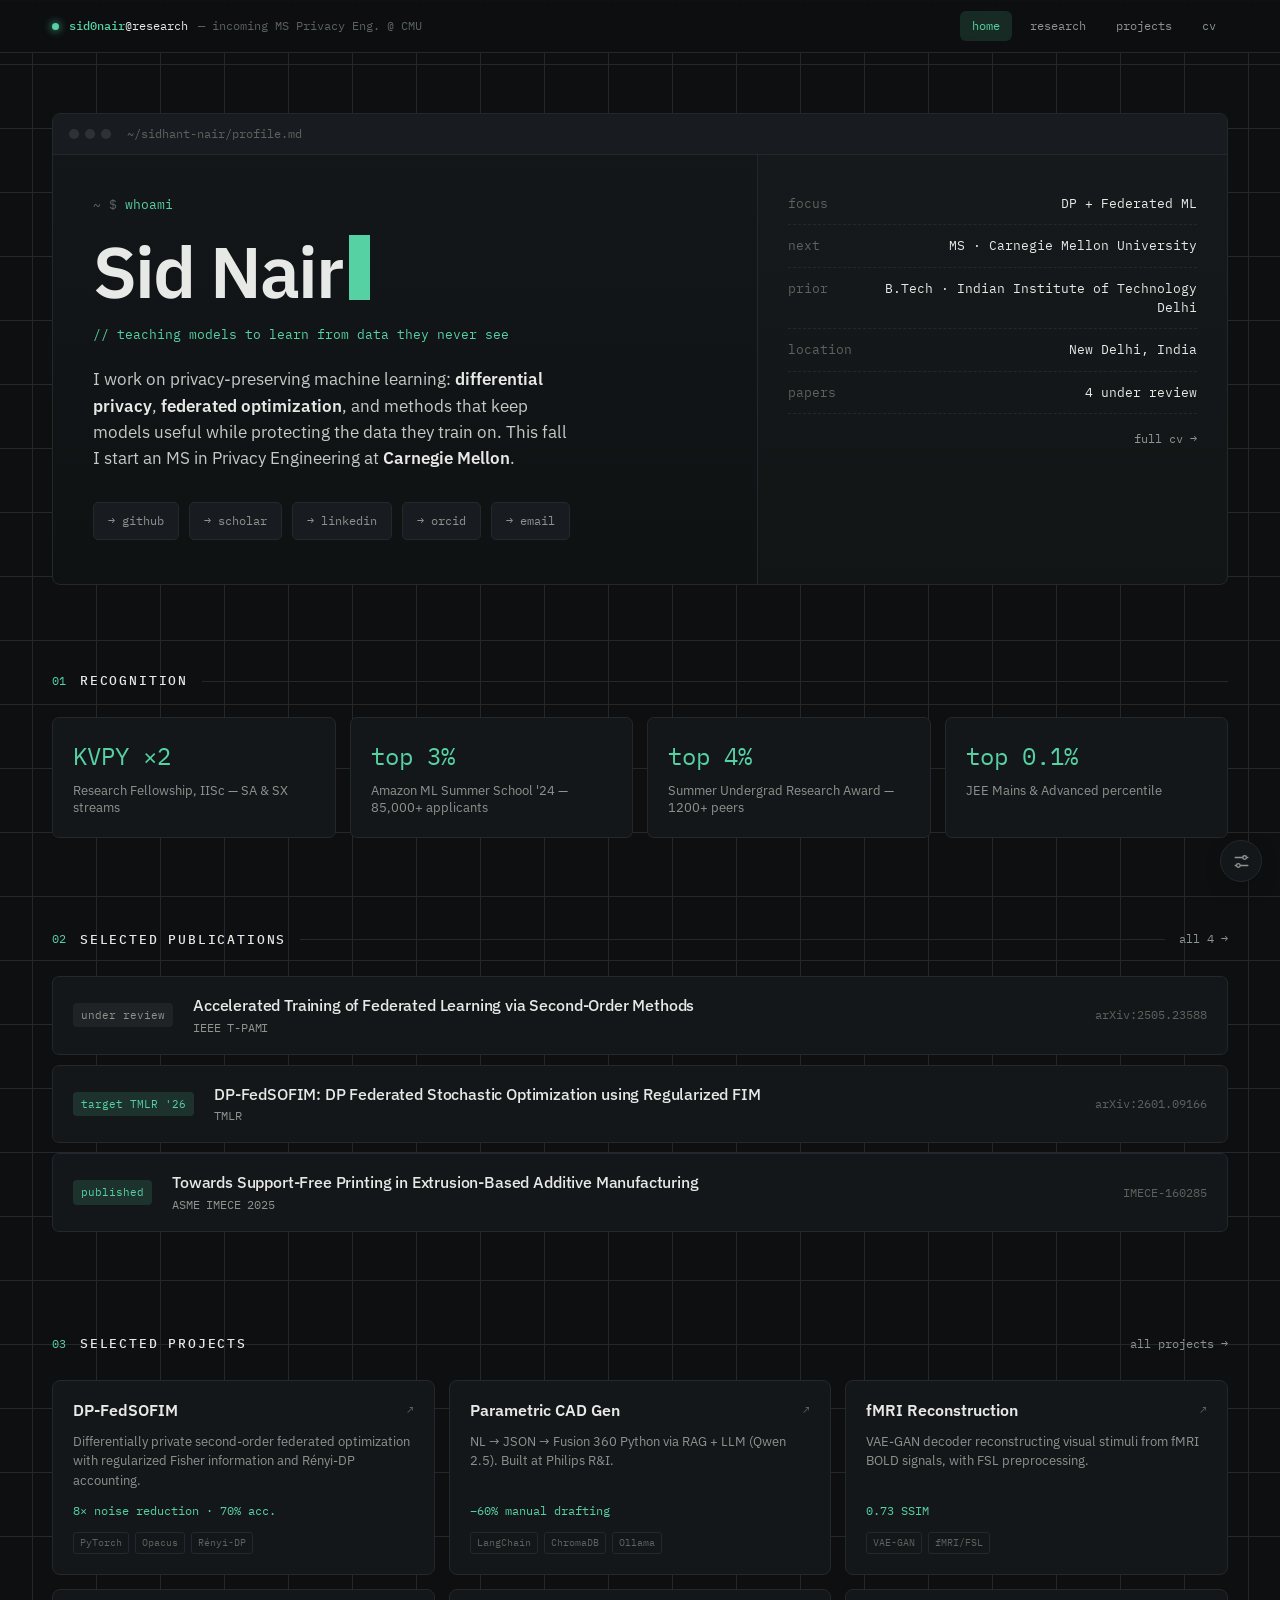
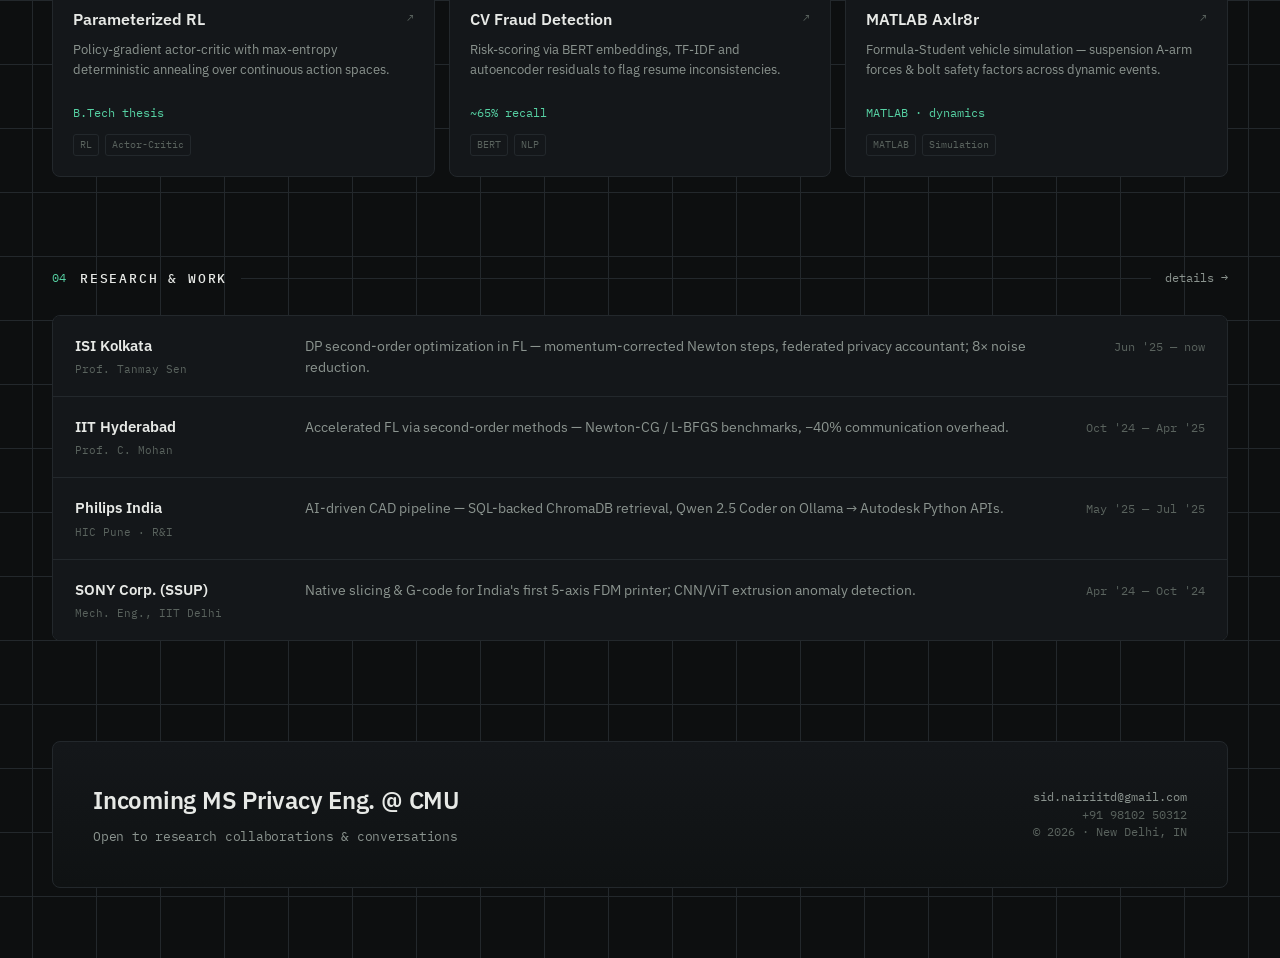
==== index.html @ 7490e8cd "init" ====
<!DOCTYPE html>
<html lang="en">
<head>
<meta charset="utf-8">
<meta name="viewport" content="width=device-width, initial-scale=1">
<title>Sidhant R. Nair — Privacy-preserving ML</title>
<link rel="preconnect" href="https://fonts.googleapis.com">
<link rel="preconnect" href="https://fonts.gstatic.com" crossorigin>
<link href="https://fonts.googleapis.com/css2?family=IBM+Plex+Mono:wght@400;500;600&family=IBM+Plex+Sans:wght@400;500;600;700&display=swap" rel="stylesheet">
<meta name="description" content="Sid Nair — privacy-preserving machine learning: differential privacy, federated optimization and secure AI. Incoming MS in Privacy Engineering at Carnegie Mellon.">
<meta name="author" content="Sidhant R. Nair">
<meta name="theme-color" content="#0d0f10">
<meta property="og:type" content="website">
<meta property="og:title" content="Sid Nair — Privacy-preserving ML">
<meta property="og:description" content="Differential privacy, federated optimization and secure AI. Incoming MS in Privacy Engineering at Carnegie Mellon.">
<meta property="og:image" content="assets/og-image.png">
<meta name="twitter:card" content="summary_large_image">
<meta name="twitter:title" content="Sid Nair — Privacy-preserving ML">
<meta name="twitter:description" content="Differential privacy, federated optimization and secure AI. Incoming MS in Privacy Engineering at Carnegie Mellon.">
<meta name="twitter:image" content="assets/og-image.png">
<link rel="stylesheet" href="assets/site.css">
<script src="assets/theme.js"></script>
<style>
  /* home-only hero console */
  header.hero{padding:60px 0 40px}
  .console{border:1px solid var(--line);background:linear-gradient(180deg,var(--panel),var(--panel-deep));border-radius:var(--rad);overflow:hidden}
  .console .chrome{display:flex;align-items:center;gap:8px;padding:11px 16px;border-bottom:1px solid var(--line);background:var(--panel2)}
  .console .chrome .lights{display:flex;gap:6px}
  .console .chrome .lights i{width:10px;height:10px;border-radius:50%;display:block;background:#2c3338}
  .console .chrome .path{font-family:"IBM Plex Mono",monospace;font-size:11.5px;color:var(--faint);margin-left:8px}
  .console .body{display:grid;grid-template-columns:1.5fr 1fr;gap:0}
  .console .main,.console .side{min-width:0}
  .console .main{padding:40px 40px 44px}
  .prompt{font-family:"IBM Plex Mono",monospace;font-size:13px;color:var(--accent);margin-bottom:20px}
  .prompt::before{content:"~ $ ";color:var(--faint)}
  h1{font-size:clamp(40px,6.4vw,72px);font-weight:600;letter-spacing:-.025em;line-height:1.0;margin-bottom:18px}
  h1 .cursor{display:inline-block;width:.5ch;height:.9em;background:var(--accent);margin-left:6px;vertical-align:-2px;animation:blink 1.1s steps(1) infinite}
  @keyframes blink{50%{opacity:0}}
  .tagline{font-family:"IBM Plex Mono",monospace;font-size:12.5px;color:var(--accent);margin-bottom:22px}
  .lede{font-size:17px;color:#c4cac6;max-width:48ch;margin-bottom:30px}
  .lede b{color:var(--ink);font-weight:600}
  .console .side{border-left:1px solid var(--line);background:var(--inset);padding:28px 30px;display:flex;flex-direction:column}
  .kv{display:flex;justify-content:space-between;gap:14px;padding:11px 0;border-bottom:1px dashed var(--line);font-family:"IBM Plex Mono",monospace;font-size:12.5px}
  .kv:last-child{border-bottom:0}
  .kv .k{color:var(--faint);white-space:nowrap}
  .kv .val{color:var(--ink);text-align:right;min-width:0;overflow-wrap:anywhere}
  .seemore{display:flex;justify-content:flex-end;margin-top:16px}
  .seemore a{font-family:"IBM Plex Mono",monospace;font-size:12px;color:var(--muted)}
  .seemore a:hover{color:var(--accent)}
  @media(max-width:880px){
    .console .body{grid-template-columns:1fr}
    .console .side{border-left:0;border-top:1px solid var(--line)}
  }
</style>
</head>
<body>

<div class="bar">
  <div class="wrap">
    <div class="left"><span class="dot"></span><span class="mono who"><b>sid0nair</b>@research</span><span class="mono status">— incoming MS Privacy Eng. @ CMU</span></div>
    <nav>
      <a href="index.html" class="active">home</a>
      <a href="research.html">research</a>
      <a href="projects.html">projects</a>
      <a href="cv.html">cv</a>
    </nav>
  </div>
</div>

<header class="hero">
  <div class="wrap">
    <div class="console">
      <div class="chrome">
        <div class="lights"><i></i><i></i><i></i></div>
        <span class="path">~/sidhant-nair/profile.md</span>
      </div>
      <div class="body">
        <div class="main">
          <div class="prompt" data-type="whoami">whoami</div>
          <h1>Sid Nair<span class="cursor"></span></h1>
          <div class="tagline">// teaching models to learn from data they never see</div>
          <p class="lede">I work on privacy-preserving machine learning: <b>differential privacy</b>, <b>federated optimization</b>, and methods that keep models useful while protecting the data they train on. This fall I start an MS in Privacy Engineering at <b>Carnegie Mellon</b>.</p>
          <div class="runlinks">
            <a href="https://github.com/sid0nair" target="_blank">→ github</a>
            <a href="https://scholar.google.com/citations?user=xs57uAkAAAAJ&hl=en" target="_blank">→ scholar</a>
            <a href="https://www.linkedin.com/in/sid0nair/" target="_blank">→ linkedin</a>
            <a href="https://orcid.org/0009-0009-7380-3553" target="_blank">→ orcid</a>
            <a href="mailto:sid.nairiitd@gmail.com">→ email</a>
          </div>
        </div>
        <div class="side">
          <div class="kv"><span class="k">focus</span><span class="val accent">DP + Federated ML</span></div>
          <div class="kv"><span class="k">next</span><span class="val">MS · Carnegie Mellon University</span></div>
          <div class="kv"><span class="k">prior</span><span class="val">B.Tech · Indian Institute of Technology Delhi</span></div>
          <div class="kv"><span class="k">location</span><span class="val">New Delhi, India</span></div>
          <div class="kv"><span class="k">papers</span><span class="val">4 under review</span></div>
          <div class="seemore"><a href="cv.html">full cv →</a></div>
        </div>
      </div>
    </div>
  </div>
</header>

<section id="recognition">
  <div class="wrap">
    <div class="sh"><span class="idx">01</span><h2>Recognition</h2><span class="grow"></span></div>
    <div class="stats">
      <div class="stat"><div class="v">KVPY ×2</div><div class="l">Research Fellowship, IISc — SA &amp; SX streams</div></div>
      <div class="stat"><div class="v">top 3%</div><div class="l">Amazon ML Summer School '24 — 85,000+ applicants</div></div>
      <div class="stat"><div class="v">top 4%</div><div class="l">Summer Undergrad Research Award — 1200+ peers</div></div>
      <div class="stat"><div class="v">top 0.1%</div><div class="l">JEE Mains &amp; Advanced percentile</div></div>
    </div>
  </div>
</section>

<section id="research">
  <div class="wrap">
    <div class="sh"><span class="idx">02</span><h2>Selected Publications</h2><span class="grow"></span><a class="count" href="research.html" style="color:var(--muted)">all 4 →</a></div>
    <a class="pub" href="https://arxiv.org/abs/2505.23588" target="_blank">
      <span class="tag rev">under review</span>
      <h3>Accelerated Training of Federated Learning via Second-Order Methods<small>IEEE T-PAMI</small></h3>
      <span class="ax">arXiv:2505.23588</span>
    </a>
    <a class="pub" href="https://arxiv.org/abs/2601.09166" target="_blank">
      <span class="tag">target TMLR '26</span>
      <h3>DP-FedSOFIM: DP Federated Stochastic Optimization using Regularized FIM<small>TMLR</small></h3>
      <span class="ax">arXiv:2601.09166</span>
    </a>
    <a class="pub" href="https://doi.org/10.1115/IMECE-INDIA2025-160285" target="_blank">
      <span class="tag">published</span>
      <h3>Towards Support-Free Printing in Extrusion-Based Additive Manufacturing<small>ASME IMECE 2025</small></h3>
      <span class="ax">IMECE-160285</span>
    </a>
  </div>
</section>

<section id="projects">
  <div class="wrap">
    <div class="sh"><span class="idx">03</span><h2>Selected Projects</h2><span class="grow"></span><a class="count" href="projects.html" style="color:var(--muted)">all projects →</a></div>
    <div class="grid">
      <a class="card" href="https://github.com/sid0nair/DP-FedSOFIM_V2" target="_blank">
        <div class="ch"><h3>DP-FedSOFIM</h3><span class="gh">↗</span></div>
        <p>Differentially private second-order federated optimization with regularized Fisher information and Rényi-DP accounting.</p>
        <div class="metric">8× noise reduction · 70% acc.</div>
        <div class="tags"><span>PyTorch</span><span>Opacus</span><span>Rényi-DP</span></div>
      </a>
      <a class="card" href="https://github.com/sid0nair/parametric-cad-generator" target="_blank">
        <div class="ch"><h3>Parametric CAD Gen</h3><span class="gh">↗</span></div>
        <p>NL → JSON → Fusion 360 Python via RAG + LLM (Qwen 2.5). Built at Philips R&amp;I.</p>
        <div class="metric">−60% manual drafting</div>
        <div class="tags"><span>LangChain</span><span>ChromaDB</span><span>Ollama</span></div>
      </a>
      <a class="card" href="https://github.com/sid0nair/fMRI-Image-Reconstruction" target="_blank">
        <div class="ch"><h3>fMRI Reconstruction</h3><span class="gh">↗</span></div>
        <p>VAE-GAN decoder reconstructing visual stimuli from fMRI BOLD signals, with FSL preprocessing.</p>
        <div class="metric">0.73 SSIM</div>
        <div class="tags"><span>VAE-GAN</span><span>fMRI/FSL</span></div>
      </a>
      <a class="card" href="https://github.com/sid0nair/Parameterized-MDPs" target="_blank">
        <div class="ch"><h3>Parameterized RL</h3><span class="gh">↗</span></div>
        <p>Policy-gradient actor-critic with max-entropy deterministic annealing over continuous action spaces.</p>
        <div class="metric">B.Tech thesis</div>
        <div class="tags"><span>RL</span><span>Actor-Critic</span></div>
      </a>
      <a class="card" href="https://github.com/sid0nair/WhiteRose_CV_FraudDetection" target="_blank">
        <div class="ch"><h3>CV Fraud Detection</h3><span class="gh">↗</span></div>
        <p>Risk-scoring via BERT embeddings, TF-IDF and autoencoder residuals to flag resume inconsistencies.</p>
        <div class="metric">~65% recall</div>
        <div class="tags"><span>BERT</span><span>NLP</span></div>
      </a>
      <a class="card" href="https://github.com/sid0nair/MATLAB_Axlr8r" target="_blank">
        <div class="ch"><h3>MATLAB Axlr8r</h3><span class="gh">↗</span></div>
        <p>Formula-Student vehicle simulation — suspension A-arm forces &amp; bolt safety factors across dynamic events.</p>
        <div class="metric">MATLAB · dynamics</div>
        <div class="tags"><span>MATLAB</span><span>Simulation</span></div>
      </a>
    </div>
  </div>
</section>

<section id="experience">
  <div class="wrap">
    <div class="sh"><span class="idx">04</span><h2>Research &amp; Work</h2><span class="grow"></span><a class="count" href="research.html" style="color:var(--muted)">details →</a></div>
    <div class="exp">
      <div class="erow">
        <div class="org">ISI Kolkata<small>Prof. Tanmay Sen</small></div>
        <div class="desc">DP second-order optimization in FL — momentum-corrected Newton steps, federated privacy accountant; 8× noise reduction.</div>
        <div class="when">Jun '25 — now</div>
      </div>
      <div class="erow">
        <div class="org">IIT Hyderabad<small>Prof. C. Mohan</small></div>
        <div class="desc">Accelerated FL via second-order methods — Newton-CG / L-BFGS benchmarks, −40% communication overhead.</div>
        <div class="when">Oct '24 — Apr '25</div>
      </div>
      <div class="erow">
        <div class="org">Philips India<small>HIC Pune · R&amp;I</small></div>
        <div class="desc">AI-driven CAD pipeline — SQL-backed ChromaDB retrieval, Qwen 2.5 Coder on Ollama → Autodesk Python APIs.</div>
        <div class="when">May '25 — Jul '25</div>
      </div>
      <div class="erow">
        <div class="org">SONY Corp. (SSUP)<small>Mech. Eng., IIT Delhi</small></div>
        <div class="desc">Native slicing &amp; G-code for India's first 5-axis FDM printer; CNN/ViT extrusion anomaly detection.</div>
        <div class="when">Apr '24 — Oct '24</div>
      </div>
    </div>
  </div>
</section>

<footer class="site" id="contact">
  <div class="wrap">
    <div class="fcon">
      <div class="big">Incoming MS Privacy Eng. @ CMU<span class="sub">Open to research collaborations & conversations</span></div>
      <div class="meta"><a href="mailto:sid.nairiitd@gmail.com">sid.nairiitd@gmail.com</a><br>+91 98102 50312<br>© 2026 · New Delhi, IN</div>
    </div>
  </div>
</footer>

</body>
</html>
---- assets/site.css ----
/* ============================================================
   Sidhant R. Nair — Portfolio  ·  Dark Workstation system
   Shared stylesheet for index / research / projects / cv
   ============================================================ */

:root{
  --bg:#0d0f10;
  --panel:#14171a;
  --panel2:#181c20;
  --ink:#e7e9e6;
  --muted:#8b948f;
  --faint:#5a635e;
  --line:#23282c;
  --accent:oklch(0.78 0.13 165);   /* muted signal green */
  --accent-dim:color-mix(in oklab, var(--accent) 14%, transparent);
  --bar-bg:rgba(13,15,16,.82);
  --panel-deep:#0f1213;
  --inset:rgba(255,255,255,.012);
  --maxw:1240px;
  --rad:8px;
}
*{box-sizing:border-box;margin:0;padding:0}
html{scroll-behavior:smooth}
body{
  background:var(--bg);color:var(--ink);
  font-family:"IBM Plex Sans",sans-serif;
  -webkit-font-smoothing:antialiased;line-height:1.55;
  background-image:linear-gradient(var(--line) 1px,transparent 1px),linear-gradient(90deg,var(--line) 1px,transparent 1px);
  background-size:64px 64px;background-position:center top;
  min-height:100vh;
}
a{color:inherit;text-decoration:none}
.mono{font-family:"IBM Plex Mono",monospace}
.wrap{max-width:var(--maxw);margin:0 auto;padding:0 32px}
.accent{color:var(--accent)}

/* ---- top nav bar (shared) ---- */
.bar{position:sticky;top:0;z-index:30;background:var(--bar-bg);backdrop-filter:blur(10px);border-bottom:1px solid var(--line)}
.bar .wrap{display:flex;align-items:center;justify-content:space-between;height:52px;font-family:"IBM Plex Mono",monospace;font-size:12px}
.bar .left{display:flex;align-items:center;gap:10px;min-width:0}
.bar .left .who{color:var(--ink)}
.bar .left .who b{color:var(--accent);font-weight:500}
.bar .left .status{color:var(--faint)}
.dot{width:7px;height:7px;border-radius:50%;background:var(--accent);box-shadow:0 0 8px var(--accent);flex:none}
.bar nav{display:flex;gap:6px;align-items:center}
.bar nav a{color:var(--muted);padding:6px 12px;border-radius:6px;transition:.15s}
.bar nav a:hover{color:var(--accent)}
.bar nav a.active{color:var(--accent);background:var(--accent-dim)}

@media(max-width:720px){
  .bar .left .status{display:none}
  .bar nav a{padding:6px 9px}
}

/* ---- section heading (shared) ---- */
section{padding:46px 0}
.sh{display:flex;align-items:center;gap:14px;margin-bottom:26px;font-family:"IBM Plex Mono",monospace}
.sh .idx{color:var(--accent);font-size:12px}
.sh h2{font-size:13px;font-weight:500;letter-spacing:.14em;text-transform:uppercase;color:var(--ink)}
.sh .grow{flex:1;height:1px;background:var(--line)}
.sh .count{color:var(--faint);font-size:12px}

/* ---- page header (interior pages) ---- */
.phead{padding:58px 0 14px}
.phead .crumb{font-family:"IBM Plex Mono",monospace;font-size:12px;color:var(--faint);margin-bottom:18px}
.phead .crumb b{color:var(--accent);font-weight:400}
.phead h1{font-size:clamp(34px,5vw,56px);font-weight:600;letter-spacing:-.025em;line-height:1.02}
.phead p{font-size:16px;color:#c4cac6;max-width:62ch;margin-top:18px}
.phead p b{color:var(--ink);font-weight:600}

/* ---- buttons / links ---- */
.runlinks{display:flex;gap:10px;flex-wrap:wrap}
.runlinks a{font-family:"IBM Plex Mono",monospace;font-size:12px;border:1px solid var(--line);background:var(--panel2);padding:9px 14px;border-radius:5px;color:var(--muted);transition:all .16s}
.runlinks a:hover{border-color:var(--accent);color:var(--accent)}
.btn{display:inline-flex;align-items:center;gap:8px;font-family:"IBM Plex Mono",monospace;font-size:12.5px;border:1px solid var(--line);background:var(--panel2);padding:11px 18px;border-radius:6px;color:var(--ink);transition:.16s}
.btn:hover{border-color:var(--accent);color:var(--accent)}
.btn.solid{background:var(--accent);color:#0a0c0b;border-color:var(--accent);font-weight:600}
.btn.solid:hover{filter:brightness(1.08);color:#0a0c0b}

/* ---- stat strip ---- */
.stats{display:grid;grid-template-columns:repeat(4,1fr);gap:14px}
.stat{border:1px solid var(--line);background:var(--panel);border-radius:7px;padding:20px}
.stat .v{font-family:"IBM Plex Mono",monospace;font-size:24px;color:var(--accent);margin-bottom:6px}
.stat .l{font-size:12.5px;color:var(--muted);line-height:1.4}

/* ---- publications ---- */
.pub{display:grid;grid-template-columns:auto 1fr auto;gap:20px;align-items:center;border:1px solid var(--line);background:var(--panel);border-radius:7px;padding:18px 20px;margin-bottom:10px;transition:border-color .16s}
.pub:hover{border-color:#2f3b38}
.pub .tag{font-family:"IBM Plex Mono",monospace;font-size:10.5px;padding:4px 8px;border-radius:4px;background:var(--accent-dim);color:var(--accent);white-space:nowrap}
.pub .tag.rev{background:rgba(255,255,255,.05);color:var(--muted)}
.pub h3{font-size:16px;font-weight:500;letter-spacing:-.01em;line-height:1.3}
.pub h3 small{display:block;color:var(--muted);font-family:"IBM Plex Mono",monospace;font-size:11.5px;font-weight:400;margin-top:5px}
.pub .ax{font-family:"IBM Plex Mono",monospace;font-size:11.5px;color:var(--faint);white-space:nowrap}
.pub:hover .ax{color:var(--accent)}

/* detailed publication (research page) */
.pubd{border:1px solid var(--line);background:var(--panel);border-radius:var(--rad);padding:24px 26px;margin-bottom:14px;transition:border-color .16s}
.pubd:hover{border-color:#2f3b38}
.pubd .meta{display:flex;align-items:center;gap:10px;margin-bottom:13px;flex-wrap:wrap}
.pubd .tag{font-family:"IBM Plex Mono",monospace;font-size:10.5px;padding:4px 9px;border-radius:4px;background:var(--accent-dim);color:var(--accent)}
.pubd .tag.rev{background:rgba(255,255,255,.05);color:var(--muted)}
.pubd .date{font-family:"IBM Plex Mono",monospace;font-size:11.5px;color:var(--faint)}
.pubd h3{font-size:20px;font-weight:600;letter-spacing:-.01em;line-height:1.28;margin-bottom:8px}
.pubd .venue{font-size:14px;color:var(--muted);margin-bottom:14px}
.pubd .venue b{color:var(--ink);font-weight:500}
.pubd p{font-size:14.5px;color:#c4cac6;line-height:1.6;max-width:74ch}
.pubd .foot{display:flex;gap:10px;margin-top:16px;flex-wrap:wrap}

/* ---- project cards ---- */
.grid{display:grid;grid-template-columns:repeat(3,1fr);gap:14px}
.grid.two{grid-template-columns:repeat(2,1fr)}
.card{border:1px solid var(--line);background:var(--panel);border-radius:var(--rad);padding:20px;display:flex;flex-direction:column;gap:12px;min-height:188px;transition:transform .16s,border-color .16s}
.card:hover{transform:translateY(-3px);border-color:#2f3b38}
.card .ch{display:flex;justify-content:space-between;align-items:center;gap:10px}
.card h3{font-size:15.5px;font-weight:600;line-height:1.2}
.card .gh{font-family:"IBM Plex Mono",monospace;font-size:11px;color:var(--faint);flex:none}
.card:hover .gh{color:var(--accent)}
.card p{font-size:13px;color:var(--muted);line-height:1.5;flex:1}
.card .metric{font-family:"IBM Plex Mono",monospace;font-size:11.5px;color:var(--accent)}
.card .tags{display:flex;gap:6px;flex-wrap:wrap}
.card .tags span{font-family:"IBM Plex Mono",monospace;font-size:10px;color:var(--faint);border:1px solid var(--line);padding:2px 6px;border-radius:3px}

/* group label */
.grouplabel{display:flex;align-items:center;gap:12px;margin:34px 0 16px;font-family:"IBM Plex Mono",monospace}
.grouplabel .gi{color:var(--accent);font-size:12px}
.grouplabel h3{font-size:12.5px;font-weight:500;letter-spacing:.12em;text-transform:uppercase;color:var(--ink)}
.grouplabel .grow{flex:1;height:1px;background:var(--line)}
.grouplabel .gc{color:var(--faint);font-size:11.5px}

/* ---- experience ---- */
.exp{border:1px solid var(--line);border-radius:var(--rad);overflow:hidden}
.erow{display:grid;grid-template-columns:210px 1fr 140px;gap:20px;padding:18px 22px;border-bottom:1px solid var(--line);align-items:baseline;background:var(--panel)}
.erow:last-child{border-bottom:0}
.erow .org{font-weight:600;font-size:15px}
.erow .org small{display:block;color:var(--faint);font-family:"IBM Plex Mono",monospace;font-size:11px;margin-top:4px;font-weight:400}
.erow .desc{font-size:13.5px;color:var(--muted)}
.erow .when{font-family:"IBM Plex Mono",monospace;font-size:11.5px;color:var(--faint);text-align:right}

/* detailed experience (research/cv pages) */
.expd{border:1px solid var(--line);background:var(--panel);border-radius:var(--rad);padding:24px 26px;margin-bottom:14px}
.expd .top{display:flex;justify-content:space-between;align-items:baseline;gap:18px;flex-wrap:wrap;margin-bottom:6px}
.expd .org{font-size:18px;font-weight:600}
.expd .when{font-family:"IBM Plex Mono",monospace;font-size:12px;color:var(--faint);white-space:nowrap}
.expd .sub{font-size:13.5px;color:var(--accent);font-family:"IBM Plex Mono",monospace;margin-bottom:14px}
.expd ul{list-style:none;display:flex;flex-direction:column;gap:9px}
.expd ul li{font-size:14px;color:#c4cac6;line-height:1.55;padding-left:20px;position:relative;max-width:80ch}
.expd ul li::before{content:"→";position:absolute;left:0;color:var(--faint);font-family:"IBM Plex Mono",monospace}
.expd ul li b{color:var(--ink);font-weight:600}

/* ---- skills / kv table ---- */
.skills{display:grid;grid-template-columns:170px 1fr;gap:1px;background:var(--line);border:1px solid var(--line);border-radius:var(--rad);overflow:hidden}
.skills .k{background:var(--panel);padding:14px 18px;font-family:"IBM Plex Mono",monospace;font-size:11.5px;color:var(--faint)}
.skills .vv{background:var(--panel);padding:14px 18px;display:flex;gap:7px;flex-wrap:wrap}
.skills .vv span{font-size:12.5px;color:var(--ink);background:var(--panel2);border:1px solid var(--line);padding:3px 9px;border-radius:5px}

/* ---- simple cv rows ---- */
.cvrow{display:grid;grid-template-columns:1fr 160px;gap:18px;padding:16px 0;border-bottom:1px solid var(--line);align-items:baseline}
.cvrow:last-child{border-bottom:0}
.cvrow .t{font-size:15.5px;font-weight:600}
.cvrow .t small{display:block;color:var(--muted);font-weight:400;font-size:13.5px;margin-top:4px}
.cvrow .r{font-family:"IBM Plex Mono",monospace;font-size:12px;color:var(--faint);text-align:right}
.cvlist{display:flex;flex-direction:column;gap:11px}
.cvlist li{list-style:none;font-size:14.5px;color:#c4cac6;line-height:1.55;padding-left:22px;position:relative;max-width:84ch}
.cvlist li::before{content:"▹";position:absolute;left:0;color:var(--accent)}
.cvlist li b{color:var(--ink);font-weight:600}

/* references grid */
.refs{display:grid;grid-template-columns:repeat(2,1fr);gap:12px}
.ref{border:1px solid var(--line);background:var(--panel);border-radius:7px;padding:18px 20px}
.ref .n{font-size:15px;font-weight:600}
.ref .a{font-size:13px;color:var(--muted);margin-top:5px;line-height:1.45}

/* ---- footer (shared) ---- */
footer.site{padding:54px 0 70px}
.fcon{border:1px solid var(--line);border-radius:var(--rad);background:linear-gradient(180deg,var(--panel),var(--panel-deep));padding:40px;display:flex;justify-content:space-between;align-items:center;flex-wrap:wrap;gap:20px}
.fcon .big{font-size:24px;font-weight:600;letter-spacing:-.01em}
.fcon .big a{color:var(--accent)}
.fcon .big .sub{display:block;font-size:13px;color:var(--muted);font-weight:400;font-family:"IBM Plex Mono",monospace;margin-top:8px}
.fcon .meta{font-family:"IBM Plex Mono",monospace;font-size:11.5px;color:var(--faint);text-align:right}
.fcon .meta a{color:var(--muted)}
.fcon .meta a:hover{color:var(--accent)}

@media(max-width:880px){
  .stats{grid-template-columns:repeat(2,1fr)}
  .grid,.grid.two{grid-template-columns:1fr}
  .erow{grid-template-columns:1fr;gap:6px}
  .erow .when{text-align:left}
  .pub{grid-template-columns:auto 1fr}.pub .ax{display:none}
  .skills{grid-template-columns:1fr}
  .refs{grid-template-columns:1fr}
  .cvrow{grid-template-columns:1fr;gap:6px}
  .cvrow .r{text-align:left}
  .fcon{flex-direction:column;align-items:flex-start}
  .fcon .meta{text-align:left}
}

/* ============================================================
   THEME VARIANTS  ·  light mode + density + reveal + panel
   ============================================================ */

/* smooth transition when switching themes */
body,.bar,.card,.pub,.pubd,.expd,.stat,.console,.fcon,.skills .k,.skills .vv,.ref,.runlinks a,.btn{
  transition:background-color .3s ease,border-color .3s ease,color .25s ease;
}

/* ---- LIGHT THEME ---- */
[data-theme="light"]{
  --bg:#f7f6f3;
  --panel:#ffffff;
  --panel2:#f0eee8;
  --ink:#1b1813;
  --muted:#6c675e;
  --faint:#a59f94;
  --line:#e4dfd5;
  --bar-bg:rgba(247,246,243,.85);
  --panel-deep:#edeae3;
  --inset:rgba(0,0,0,.022);
}
/* lift the body-copy greys to readable ink in light mode */
[data-theme="light"] .phead p,
[data-theme="light"] .lede,
[data-theme="light"] .pubd p,
[data-theme="light"] .expd ul li,
[data-theme="light"] .summary,
[data-theme="light"] .cvlist li,
[data-theme="light"] .erow .desc{color:#3a372e}
[data-theme="light"] .console .chrome .lights i{background:#d8d4cb}
[data-theme="light"] .pub h3 small{color:var(--muted)}

/* ---- DENSITY: COMPACT ---- */
[data-density="compact"] section{padding:28px 0}
[data-density="compact"] .phead{padding:38px 0 8px}
[data-density="compact"] .sh{margin-bottom:18px}
[data-density="compact"] .card{min-height:148px;padding:16px;gap:9px}
[data-density="compact"] .pubd{padding:18px 20px;margin-bottom:10px}
[data-density="compact"] .expd{padding:18px 20px;margin-bottom:10px}
[data-density="compact"] .stat{padding:15px}
[data-density="compact"] .grid{gap:10px}
[data-density="compact"] .pub{padding:14px 18px}
[data-density="compact"] .cvrow{padding:13px 0}

/* ---- SCROLL REVEAL ---- */
@media (prefers-reduced-motion: no-preference){
  [data-reveal]{opacity:0;transform:translateY(16px);transition:opacity .55s ease,transform .55s cubic-bezier(.2,.7,.2,1)}
  [data-reveal].revealed{opacity:1;transform:none}
}

/* ---- THEME PANEL ---- */
#srn-fab{position:fixed;right:18px;bottom:18px;z-index:60;width:42px;height:42px;border-radius:50%;
  border:1px solid var(--line);background:var(--panel);color:var(--muted);cursor:pointer;
  display:flex;align-items:center;justify-content:center;box-shadow:0 6px 22px -10px rgba(0,0,0,.55);transition:.18s}
#srn-fab:hover{color:var(--accent);border-color:var(--accent);transform:translateY(-2px)}
#srn-fab svg{width:19px;height:19px;display:block}
#srn-panel{position:fixed;right:18px;bottom:70px;z-index:60;width:248px;
  border:1px solid var(--line);background:var(--panel);border-radius:12px;padding:16px;
  box-shadow:0 18px 50px -18px rgba(0,0,0,.7);font-family:"IBM Plex Mono",monospace;
  opacity:0;transform:translateY(8px) scale(.98);pointer-events:none;transition:.18s}
#srn-panel.open{opacity:1;transform:none;pointer-events:auto}
#srn-panel .grp{margin-bottom:15px}
#srn-panel .grp:last-child{margin-bottom:0}
#srn-panel .lbl{font-size:10px;letter-spacing:.14em;text-transform:uppercase;color:var(--faint);margin-bottom:8px}
#srn-panel .seg{display:flex;gap:6px}
#srn-panel .seg button{flex:1;font-family:inherit;font-size:11.5px;padding:7px 0;border-radius:6px;
  border:1px solid var(--line);background:var(--panel2);color:var(--muted);cursor:pointer;transition:.15s}
#srn-panel .seg button:hover{color:var(--ink)}
#srn-panel .seg button.on{border-color:var(--accent);color:var(--accent);background:var(--accent-dim)}
#srn-panel .swatches{display:flex;gap:8px}
#srn-panel .swatches button{width:30px;height:30px;border-radius:8px;border:2px solid transparent;cursor:pointer;padding:0;position:relative;transition:.15s}
#srn-panel .swatches button:hover{transform:scale(1.08)}
#srn-panel .swatches button.on{border-color:var(--ink)}
#srn-panel .swatches button.on::after{content:"";position:absolute;inset:0;margin:auto;width:7px;height:7px;border-radius:50%;background:#0a0c0b}
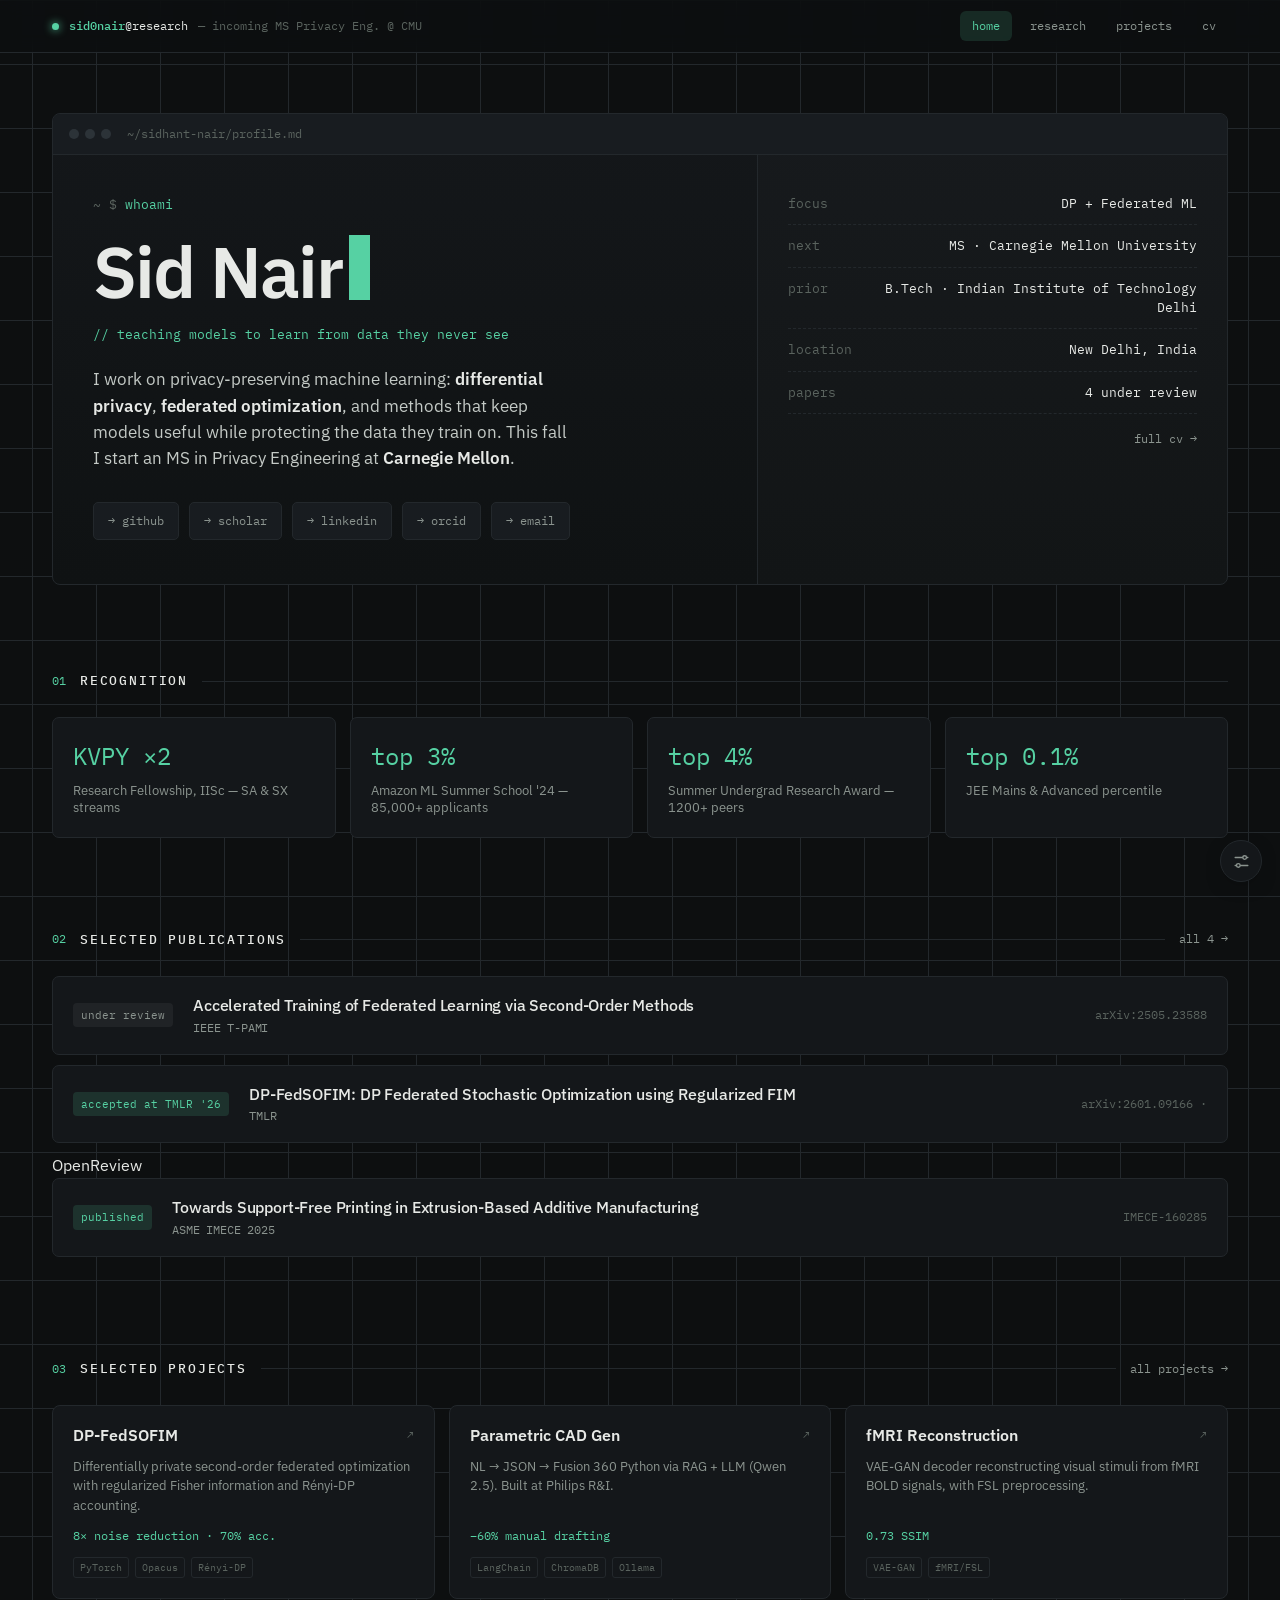
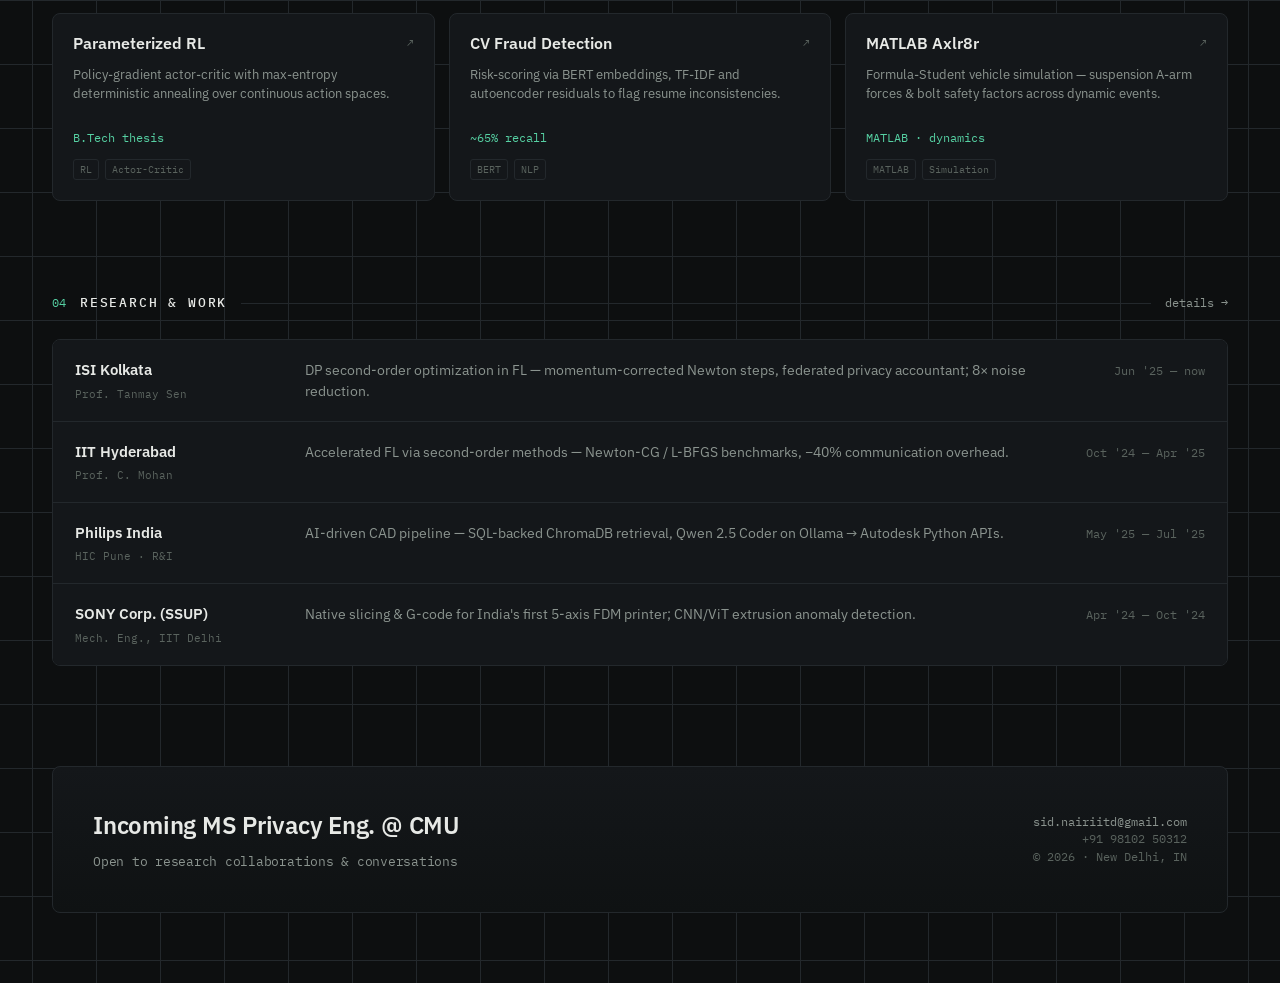
==== commit 6fde8c52: "Add OpenReview link for DP-FedSOFIM" ====
--- a/index.html
+++ b/index.html
@@ -122,9 +122,9 @@
       <span class="ax">arXiv:2505.23588</span>
     </a>
     <a class="pub" href="https://arxiv.org/abs/2601.09166" target="_blank">
-      <span class="tag">target TMLR '26</span>
+      <span class="tag">accepted at TMLR '26</span>
       <h3>DP-FedSOFIM: DP Federated Stochastic Optimization using Regularized FIM<small>TMLR</small></h3>
-      <span class="ax">arXiv:2601.09166</span>
+      <span class="ax">arXiv:2601.09166 · <a href="https://openreview.net/forum?id=aDzj9DrwAR" target="_blank" onclick="event.stopPropagation()">OpenReview</a></span>
     </a>
     <a class="pub" href="https://doi.org/10.1115/IMECE-INDIA2025-160285" target="_blank">
       <span class="tag">published</span>
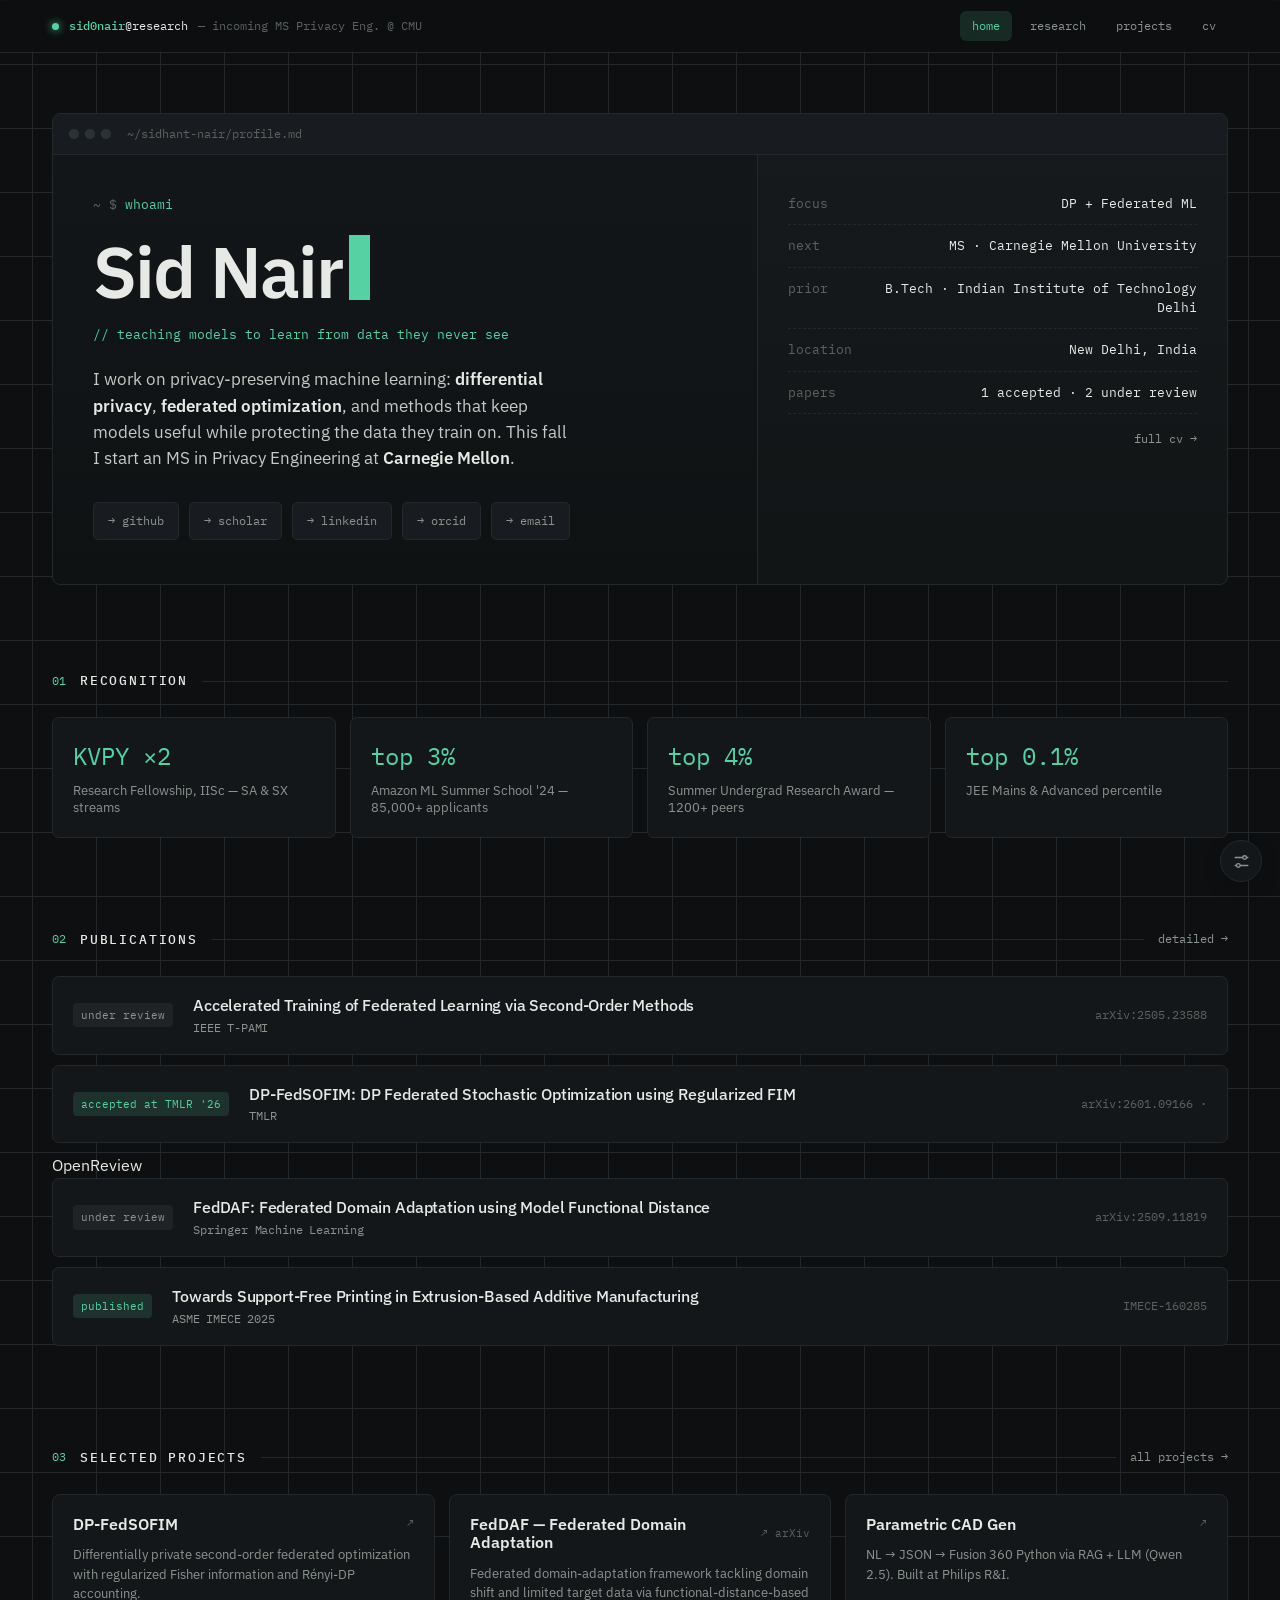
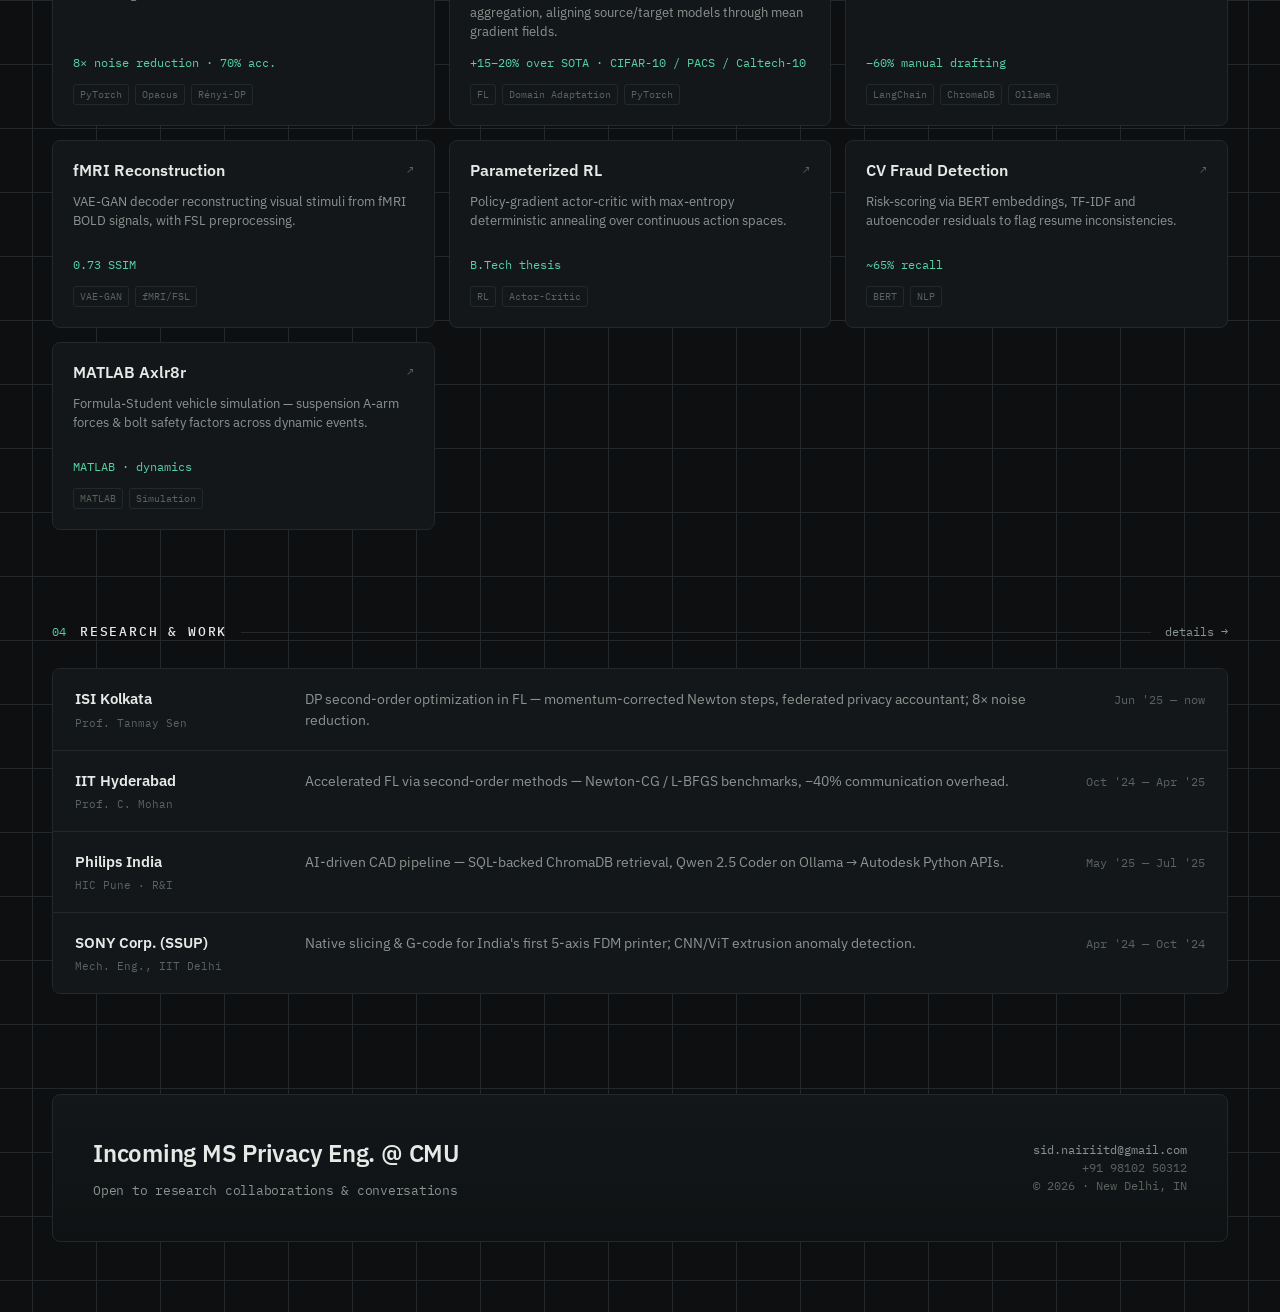
==== commit d0000f41: "Add FedDAF to index, update venue to Springer ML, fix paper status counts" ====
--- a/index.html
+++ b/index.html
@@ -93,7 +93,7 @@
           <div class="kv"><span class="k">next</span><span class="val">MS · Carnegie Mellon University</span></div>
           <div class="kv"><span class="k">prior</span><span class="val">B.Tech · Indian Institute of Technology Delhi</span></div>
           <div class="kv"><span class="k">location</span><span class="val">New Delhi, India</span></div>
-          <div class="kv"><span class="k">papers</span><span class="val">4 under review</span></div>
+          <div class="kv"><span class="k">papers</span><span class="val">1 accepted · 2 under review</span></div>
           <div class="seemore"><a href="cv.html">full cv →</a></div>
         </div>
       </div>
@@ -115,7 +115,7 @@
 
 <section id="research">
   <div class="wrap">
-    <div class="sh"><span class="idx">02</span><h2>Selected Publications</h2><span class="grow"></span><a class="count" href="research.html" style="color:var(--muted)">all 4 →</a></div>
+    <div class="sh"><span class="idx">02</span><h2>Publications</h2><span class="grow"></span><a class="count" href="research.html" style="color:var(--muted)">detailed →</a></div>
     <a class="pub" href="https://arxiv.org/abs/2505.23588" target="_blank">
       <span class="tag rev">under review</span>
       <h3>Accelerated Training of Federated Learning via Second-Order Methods<small>IEEE T-PAMI</small></h3>
@@ -125,6 +125,11 @@
       <span class="tag">accepted at TMLR '26</span>
       <h3>DP-FedSOFIM: DP Federated Stochastic Optimization using Regularized FIM<small>TMLR</small></h3>
       <span class="ax">arXiv:2601.09166 · <a href="https://openreview.net/forum?id=aDzj9DrwAR" target="_blank" onclick="event.stopPropagation()">OpenReview</a></span>
+    </a>
+    <a class="pub" href="https://arxiv.org/abs/2509.11819" target="_blank">
+      <span class="tag rev">under review</span>
+      <h3>FedDAF: Federated Domain Adaptation using Model Functional Distance<small>Springer Machine Learning</small></h3>
+      <span class="ax">arXiv:2509.11819</span>
     </a>
     <a class="pub" href="https://doi.org/10.1115/IMECE-INDIA2025-160285" target="_blank">
       <span class="tag">published</span>
@@ -144,6 +149,12 @@
         <div class="metric">8× noise reduction · 70% acc.</div>
         <div class="tags"><span>PyTorch</span><span>Opacus</span><span>Rényi-DP</span></div>
       </a>
+      <a class="card" href="https://arxiv.org/abs/2509.11819" target="_blank">
+        <div class="ch"><h3>FedDAF — Federated Domain Adaptation</h3><span class="gh">↗ arXiv</span></div>
+        <p>Federated domain-adaptation framework tackling domain shift and limited target data via functional-distance-based aggregation, aligning source/target models through mean gradient fields.</p>
+        <div class="metric">+15–20% over SOTA · CIFAR-10 / PACS / Caltech-10</div>
+        <div class="tags"><span>FL</span><span>Domain Adaptation</span><span>PyTorch</span></div>
+      </a>
       <a class="card" href="https://github.com/sid0nair/parametric-cad-generator" target="_blank">
         <div class="ch"><h3>Parametric CAD Gen</h3><span class="gh">↗</span></div>
         <p>NL → JSON → Fusion 360 Python via RAG + LLM (Qwen 2.5). Built at Philips R&amp;I.</p>
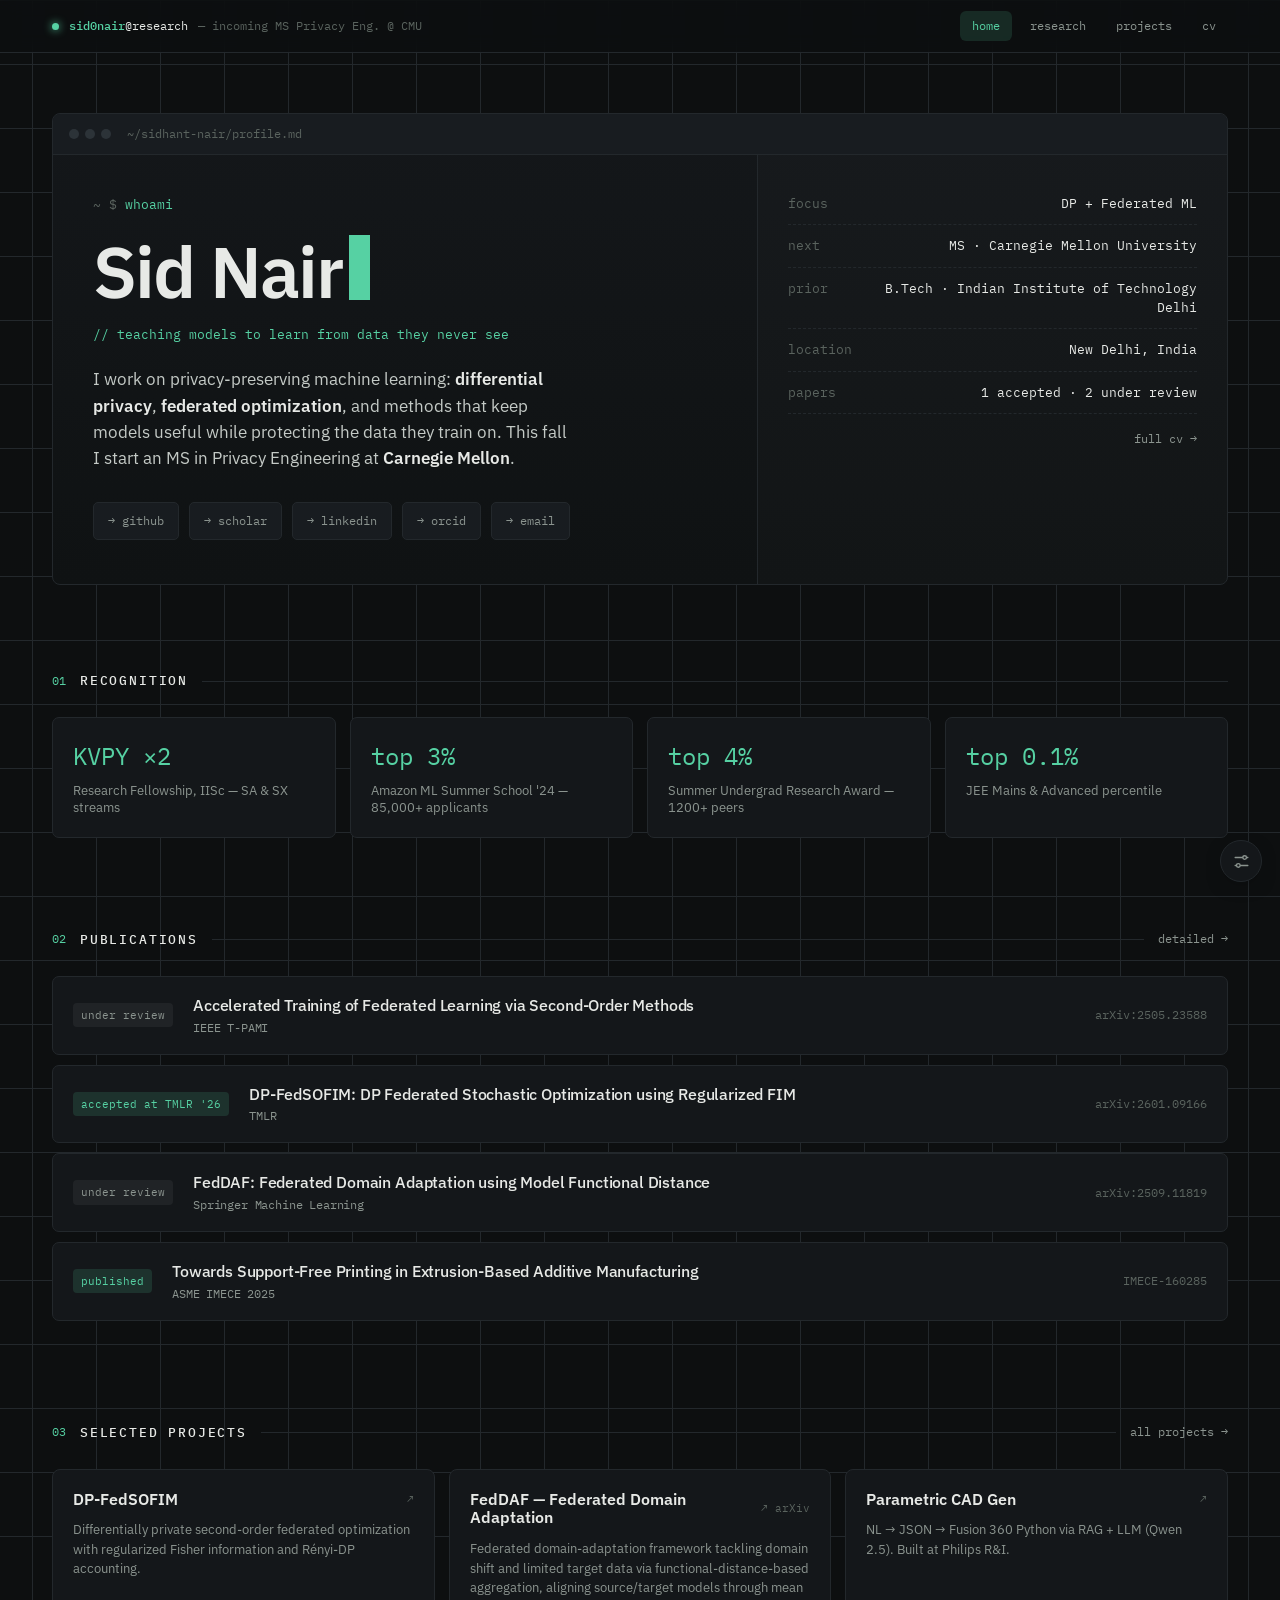
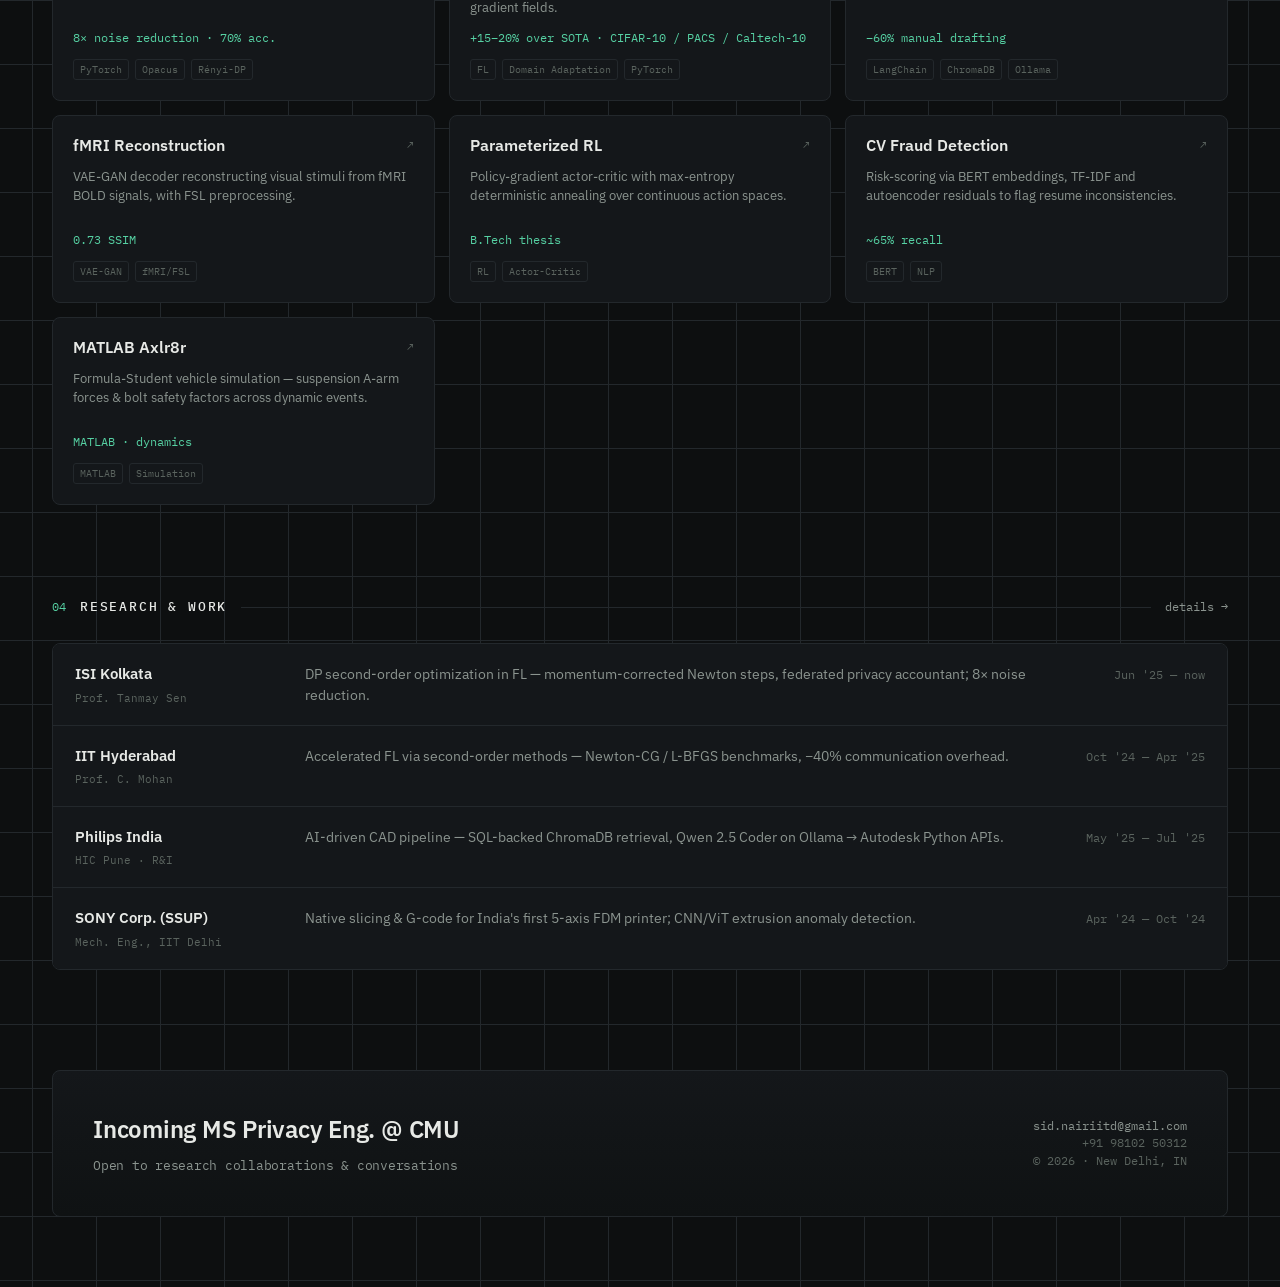
==== commit d62fa7fd: "Fix broken OpenReview link nesting inside .pub anchor on index/cv" ====
--- a/index.html
+++ b/index.html
@@ -124,7 +124,7 @@
     <a class="pub" href="https://arxiv.org/abs/2601.09166" target="_blank">
       <span class="tag">accepted at TMLR '26</span>
       <h3>DP-FedSOFIM: DP Federated Stochastic Optimization using Regularized FIM<small>TMLR</small></h3>
-      <span class="ax">arXiv:2601.09166 · <a href="https://openreview.net/forum?id=aDzj9DrwAR" target="_blank" onclick="event.stopPropagation()">OpenReview</a></span>
+      <span class="ax">arXiv:2601.09166</span>
     </a>
     <a class="pub" href="https://arxiv.org/abs/2509.11819" target="_blank">
       <span class="tag rev">under review</span>
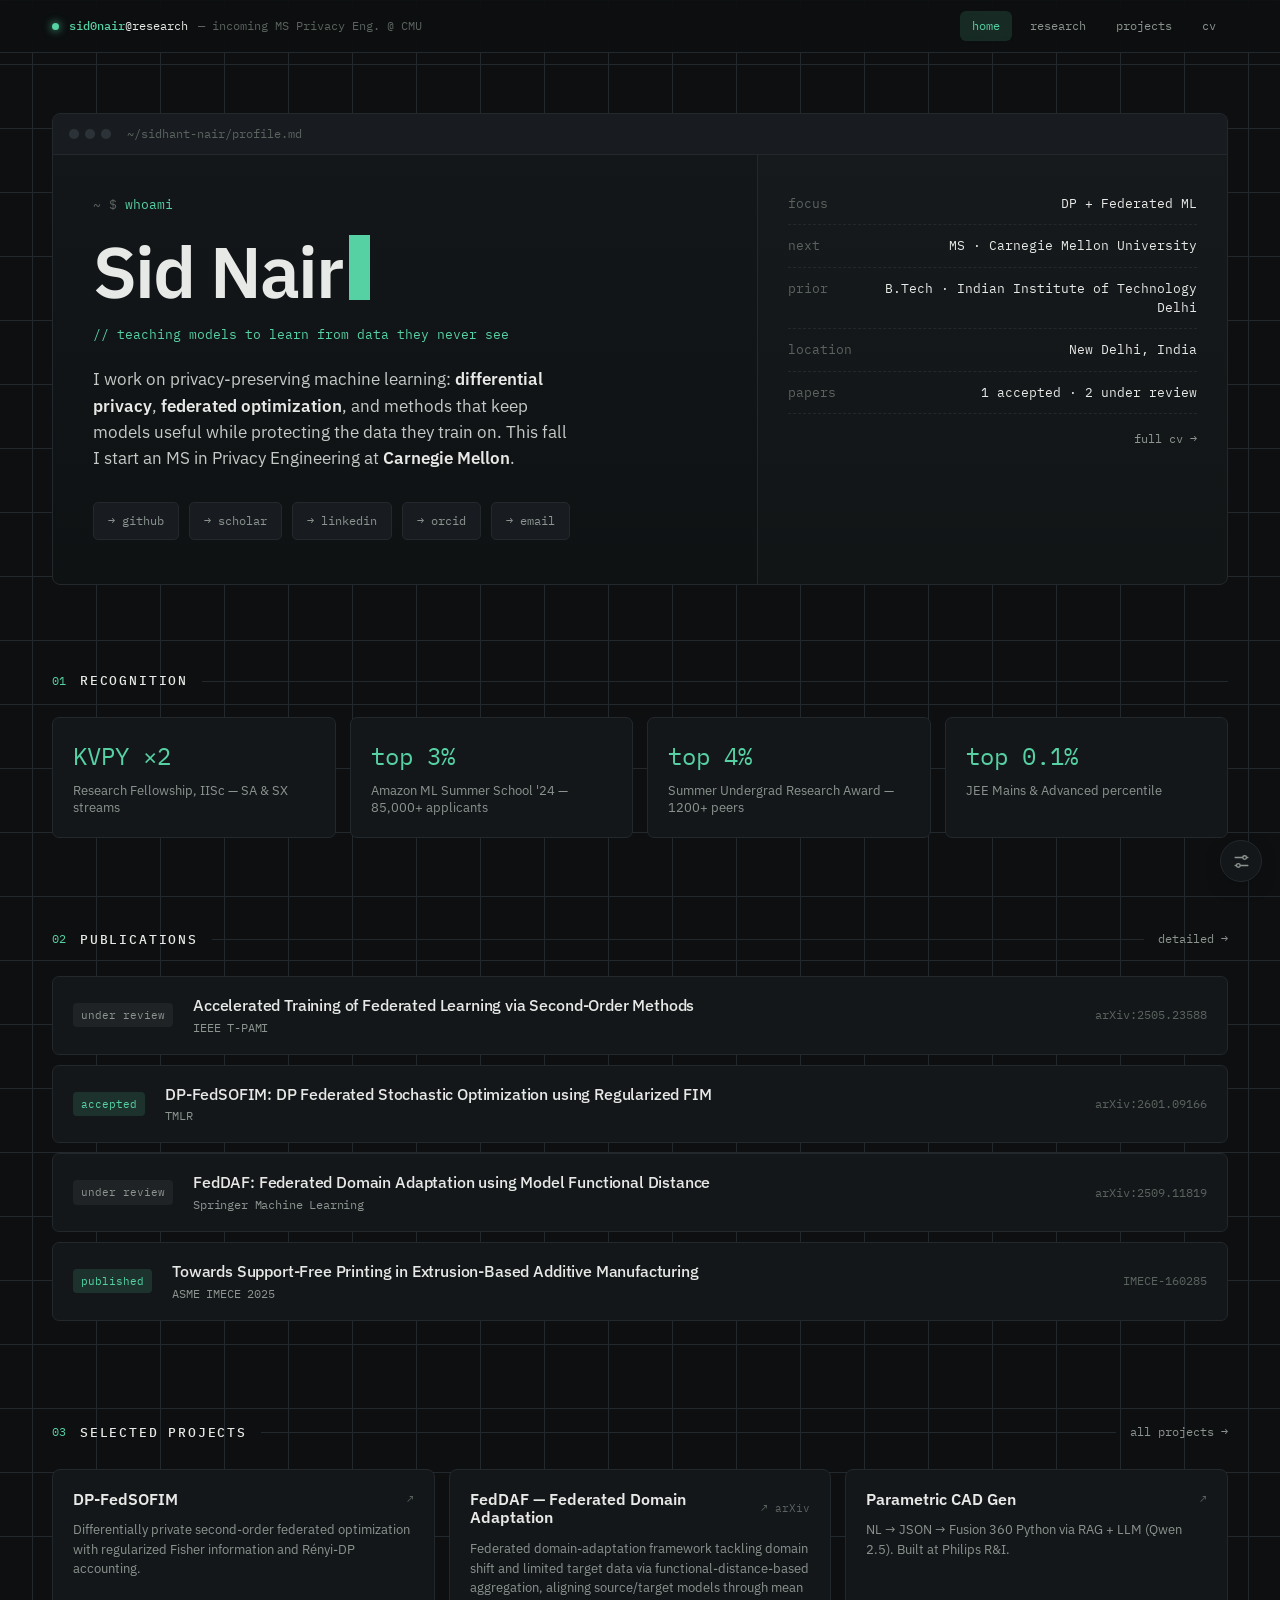
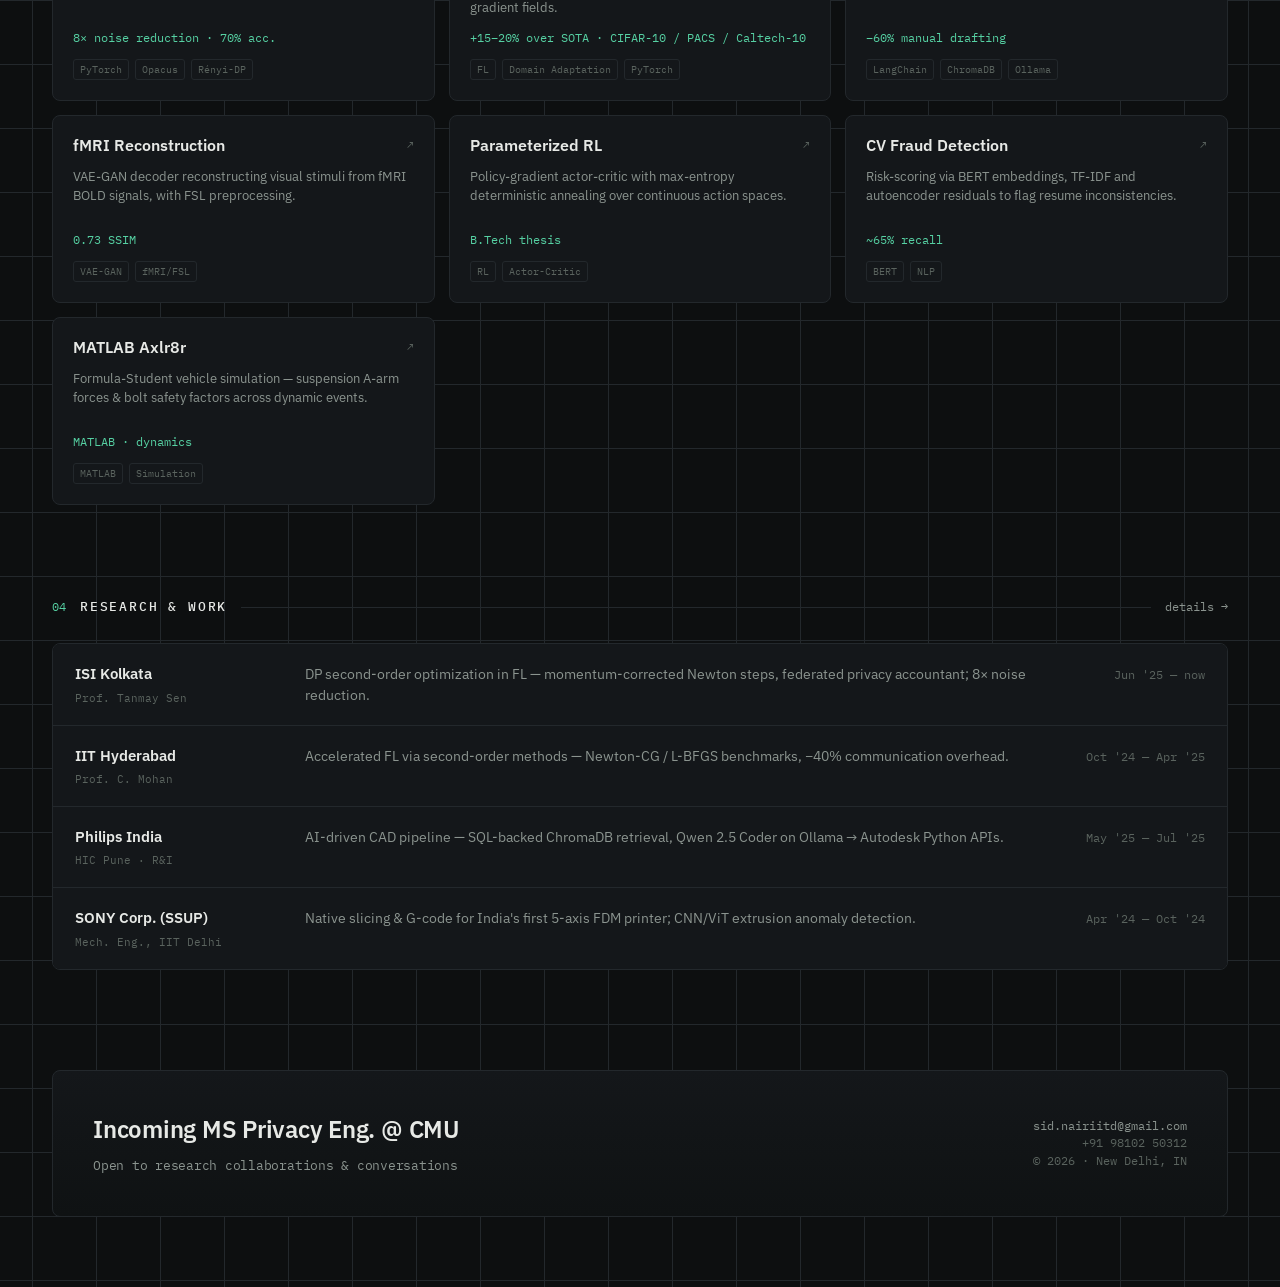
==== commit 7393d6b1: "Simplify TMLR tag to just 'accepted'" ====
--- a/index.html
+++ b/index.html
@@ -122,7 +122,7 @@
       <span class="ax">arXiv:2505.23588</span>
     </a>
     <a class="pub" href="https://arxiv.org/abs/2601.09166" target="_blank">
-      <span class="tag">accepted at TMLR '26</span>
+      <span class="tag">accepted</span>
       <h3>DP-FedSOFIM: DP Federated Stochastic Optimization using Regularized FIM<small>TMLR</small></h3>
       <span class="ax">arXiv:2601.09166</span>
     </a>
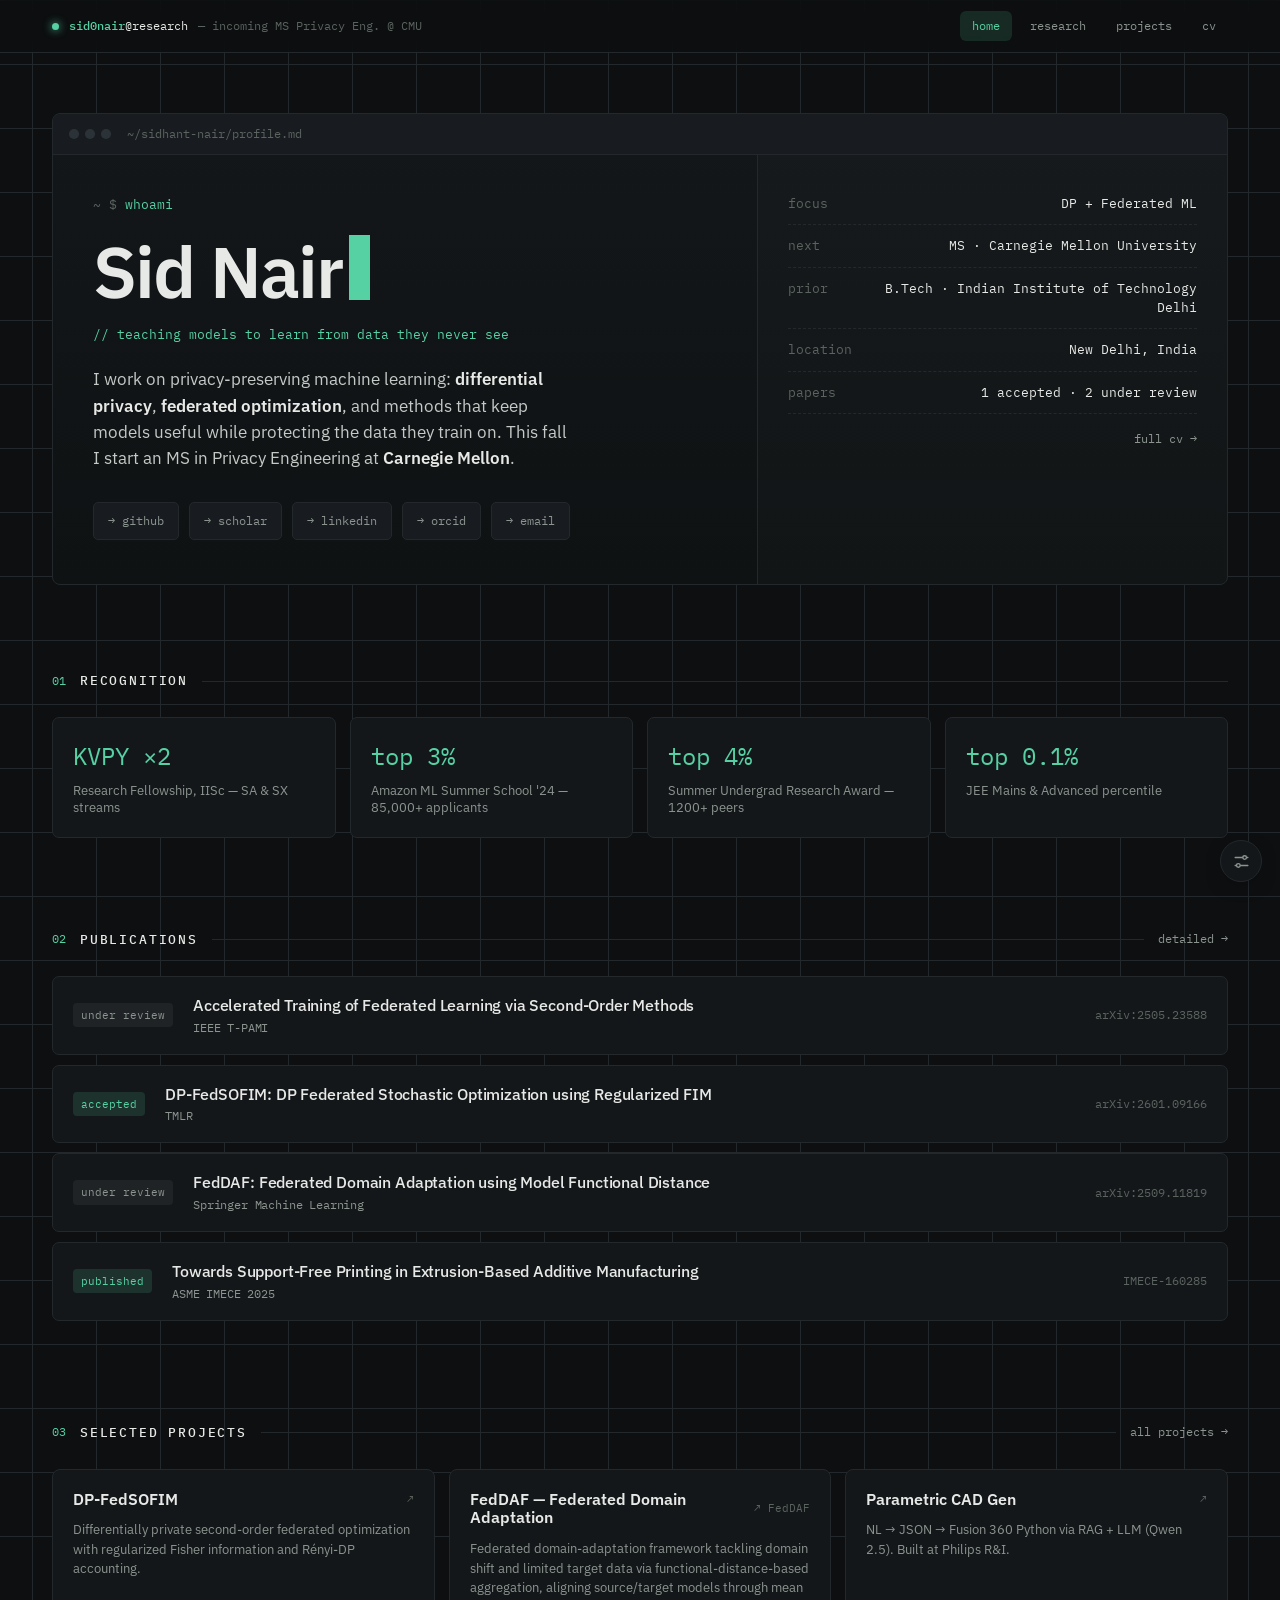
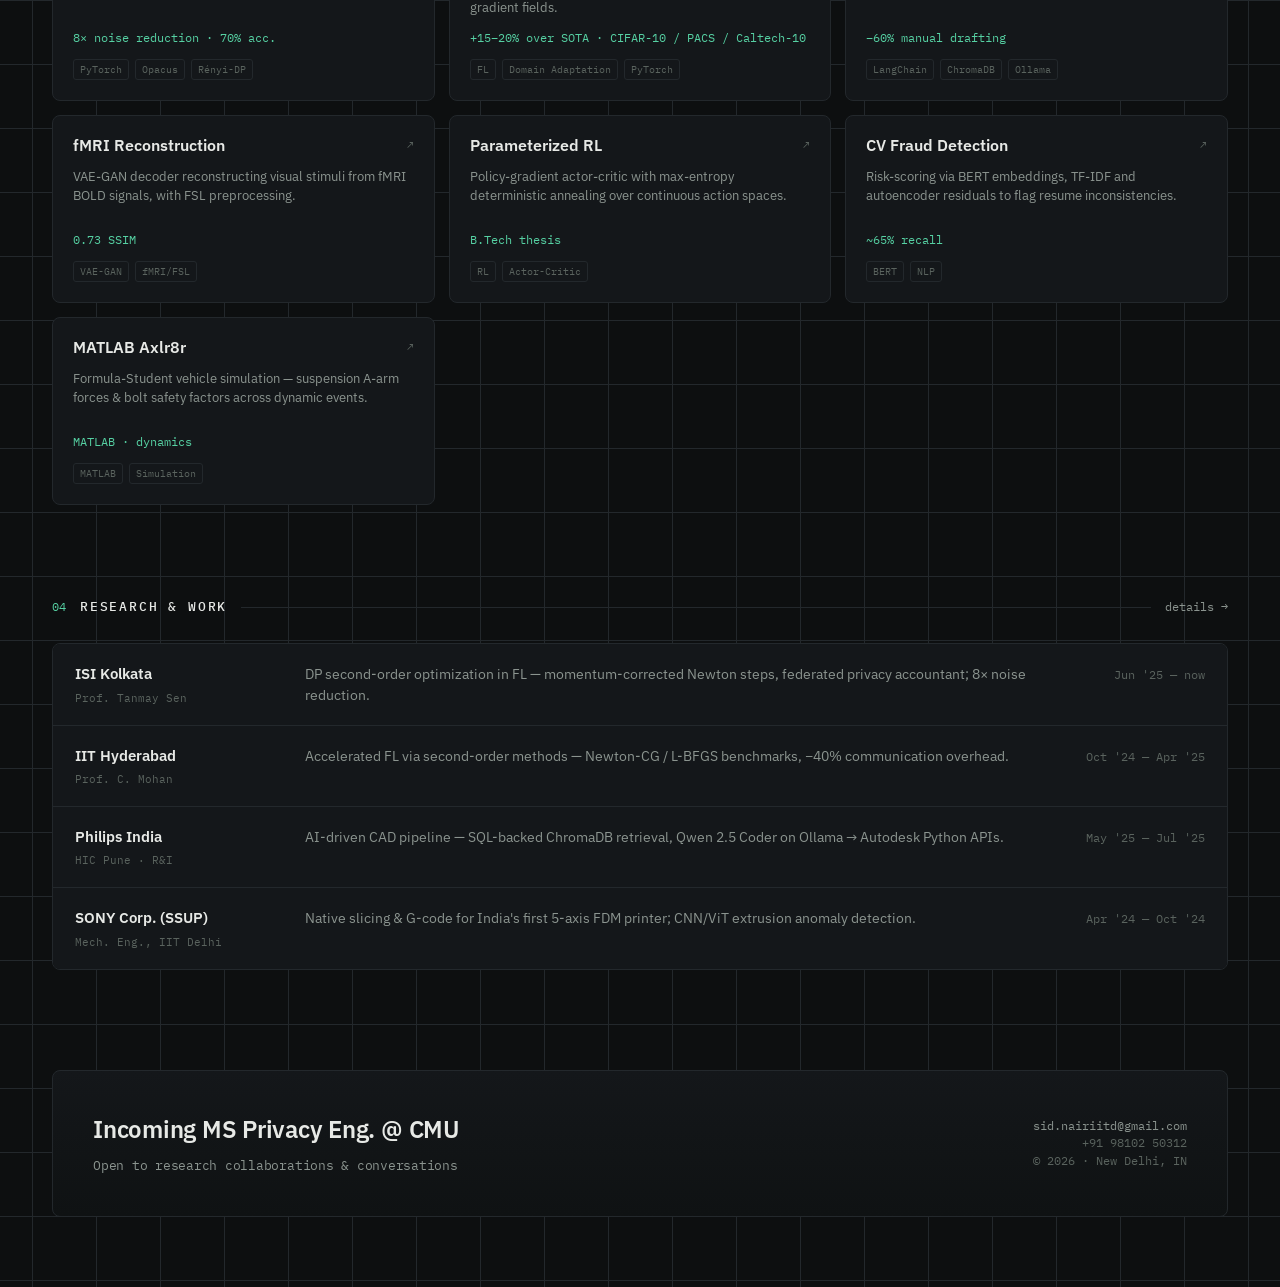
==== commit 626a1772: "Add FedDAF GitHub repo link" ====
--- a/index.html
+++ b/index.html
@@ -149,8 +149,8 @@
         <div class="metric">8× noise reduction · 70% acc.</div>
         <div class="tags"><span>PyTorch</span><span>Opacus</span><span>Rényi-DP</span></div>
       </a>
-      <a class="card" href="https://arxiv.org/abs/2509.11819" target="_blank">
-        <div class="ch"><h3>FedDAF — Federated Domain Adaptation</h3><span class="gh">↗ arXiv</span></div>
+      <a class="card" href="https://github.com/sid0nair/FedDAF" target="_blank">
+        <div class="ch"><h3>FedDAF — Federated Domain Adaptation</h3><span class="gh">↗ FedDAF</span></div>
         <p>Federated domain-adaptation framework tackling domain shift and limited target data via functional-distance-based aggregation, aligning source/target models through mean gradient fields.</p>
         <div class="metric">+15–20% over SOTA · CIFAR-10 / PACS / Caltech-10</div>
         <div class="tags"><span>FL</span><span>Domain Adaptation</span><span>PyTorch</span></div>
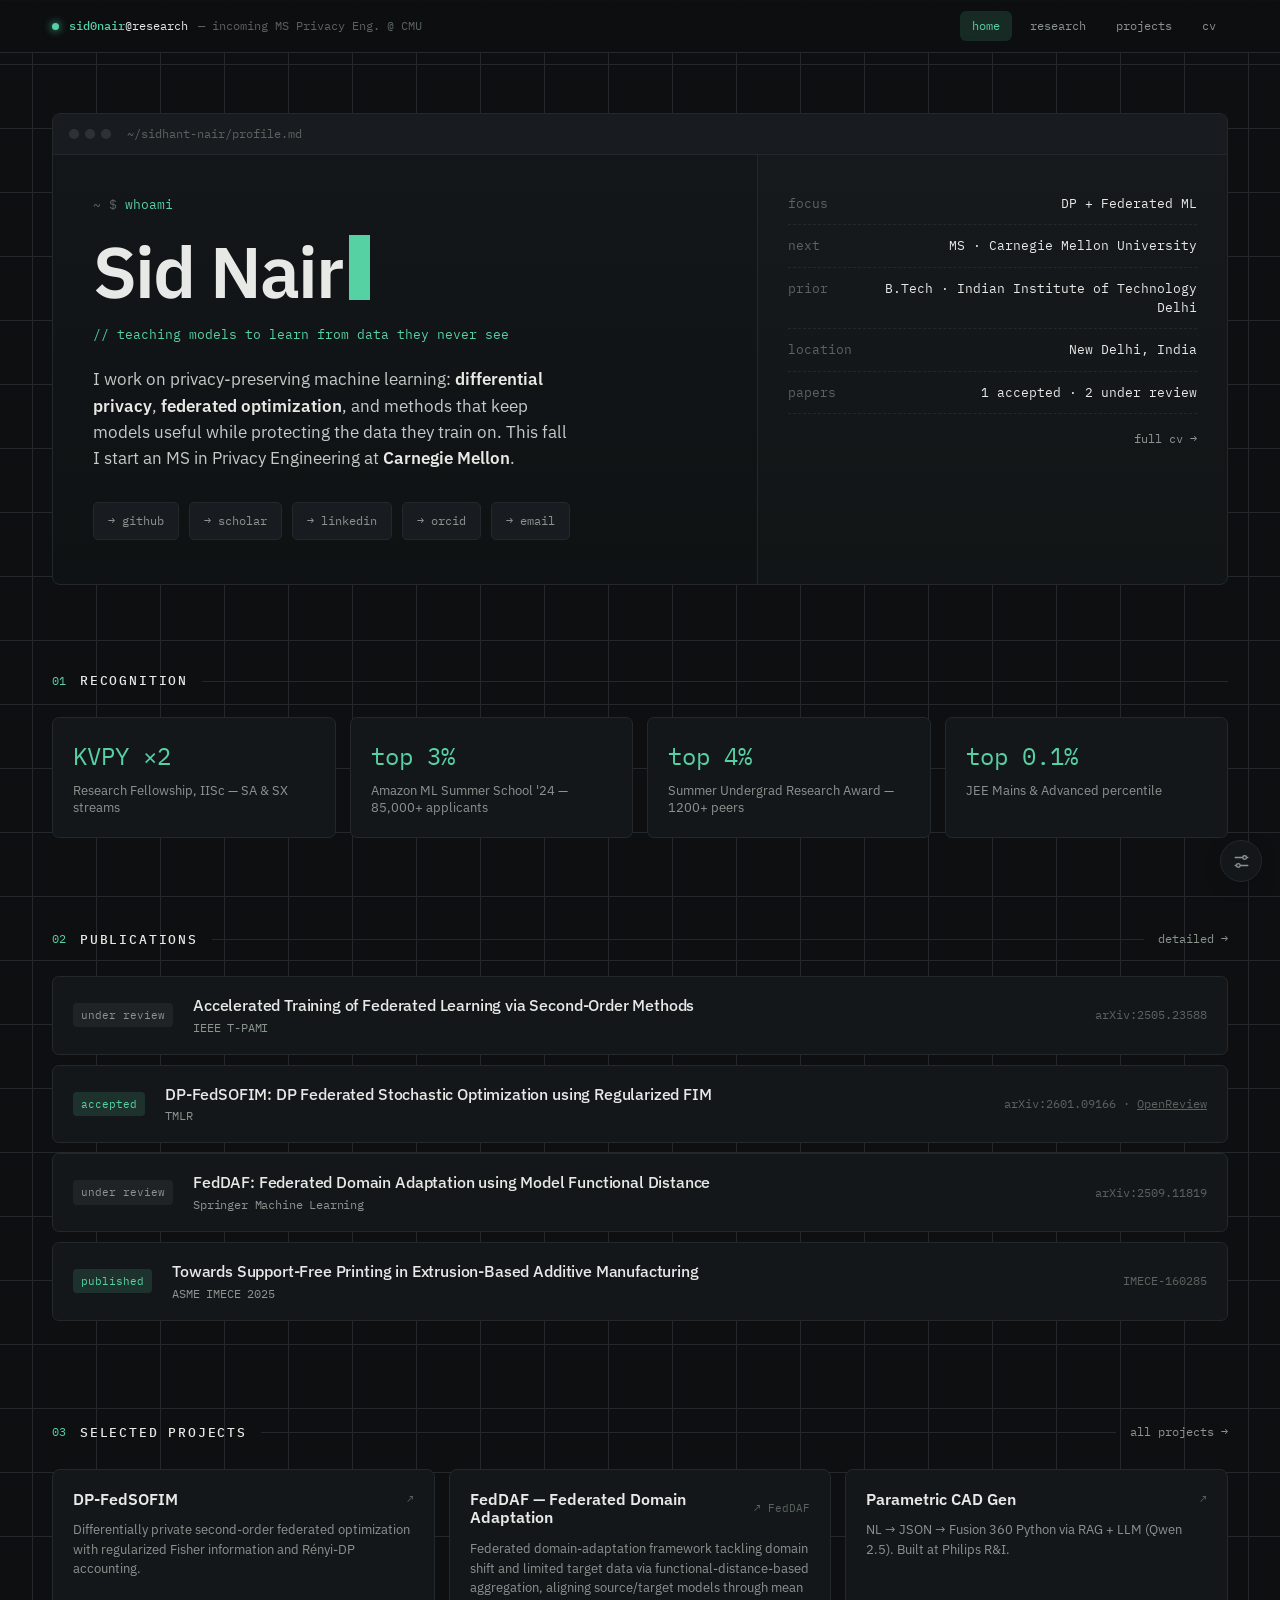
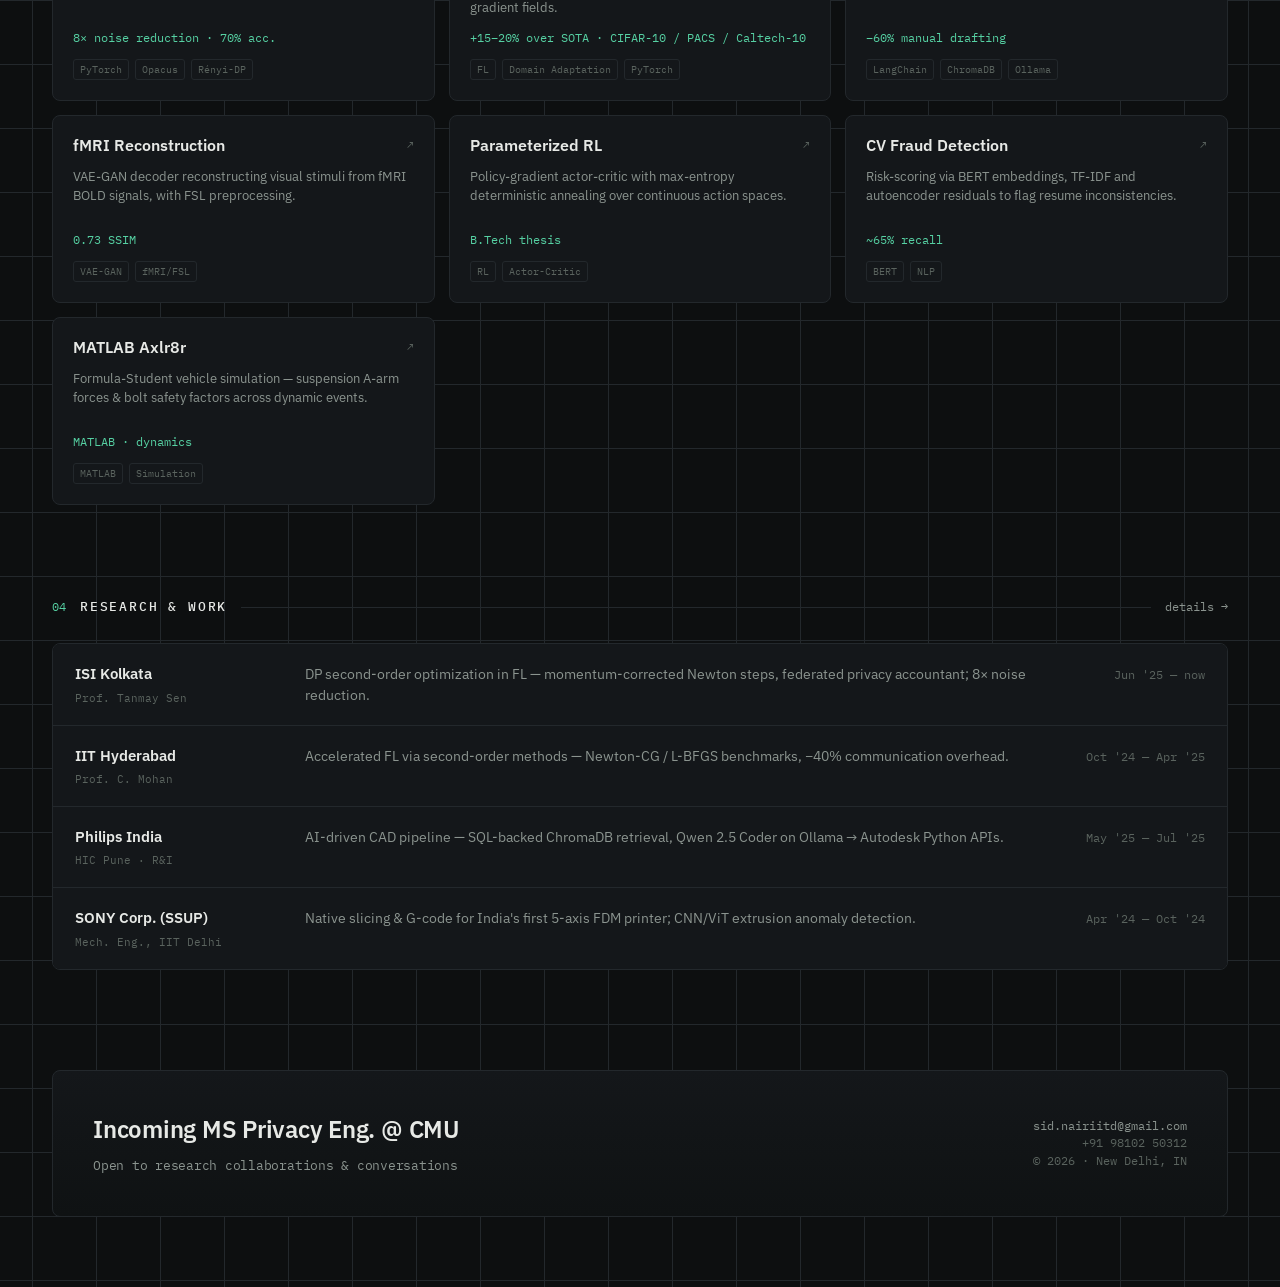
==== commit d200146b: "Restore OpenReview link for DP-FedSOFIM without breaking HTML nesting" ====
--- a/index.html
+++ b/index.html
@@ -121,11 +121,11 @@
       <h3>Accelerated Training of Federated Learning via Second-Order Methods<small>IEEE T-PAMI</small></h3>
       <span class="ax">arXiv:2505.23588</span>
     </a>
-    <a class="pub" href="https://arxiv.org/abs/2601.09166" target="_blank">
+    <div class="pub">
       <span class="tag">accepted</span>
-      <h3>DP-FedSOFIM: DP Federated Stochastic Optimization using Regularized FIM<small>TMLR</small></h3>
-      <span class="ax">arXiv:2601.09166</span>
-    </a>
+      <h3><a href="https://arxiv.org/abs/2601.09166" target="_blank">DP-FedSOFIM: DP Federated Stochastic Optimization using Regularized FIM</a><small>TMLR</small></h3>
+      <span class="ax">arXiv:2601.09166 · <a href="https://openreview.net/forum?id=aDzj9DrwAR" target="_blank">OpenReview</a></span>
+    </div>
     <a class="pub" href="https://arxiv.org/abs/2509.11819" target="_blank">
       <span class="tag rev">under review</span>
       <h3>FedDAF: Federated Domain Adaptation using Model Functional Distance<small>Springer Machine Learning</small></h3>
--- a/assets/site.css
+++ b/assets/site.css
@@ -90,7 +90,12 @@
 .pub .tag.rev{background:rgba(255,255,255,.05);color:var(--muted)}
 .pub h3{font-size:16px;font-weight:500;letter-spacing:-.01em;line-height:1.3}
 .pub h3 small{display:block;color:var(--muted);font-family:"IBM Plex Mono",monospace;font-size:11.5px;font-weight:400;margin-top:5px}
+.pub h3 a{color:inherit;text-decoration:none}
+.pub h3 a:hover{color:var(--accent)}
 .pub .ax{font-family:"IBM Plex Mono",monospace;font-size:11.5px;color:var(--faint);white-space:nowrap}
+.pub .ax a{color:inherit;text-decoration:underline}
+.pub .ax a:hover{color:var(--accent)}
+div.pub{cursor:default}
 .pub:hover .ax{color:var(--accent)}
 
 /* detailed publication (research page) */
